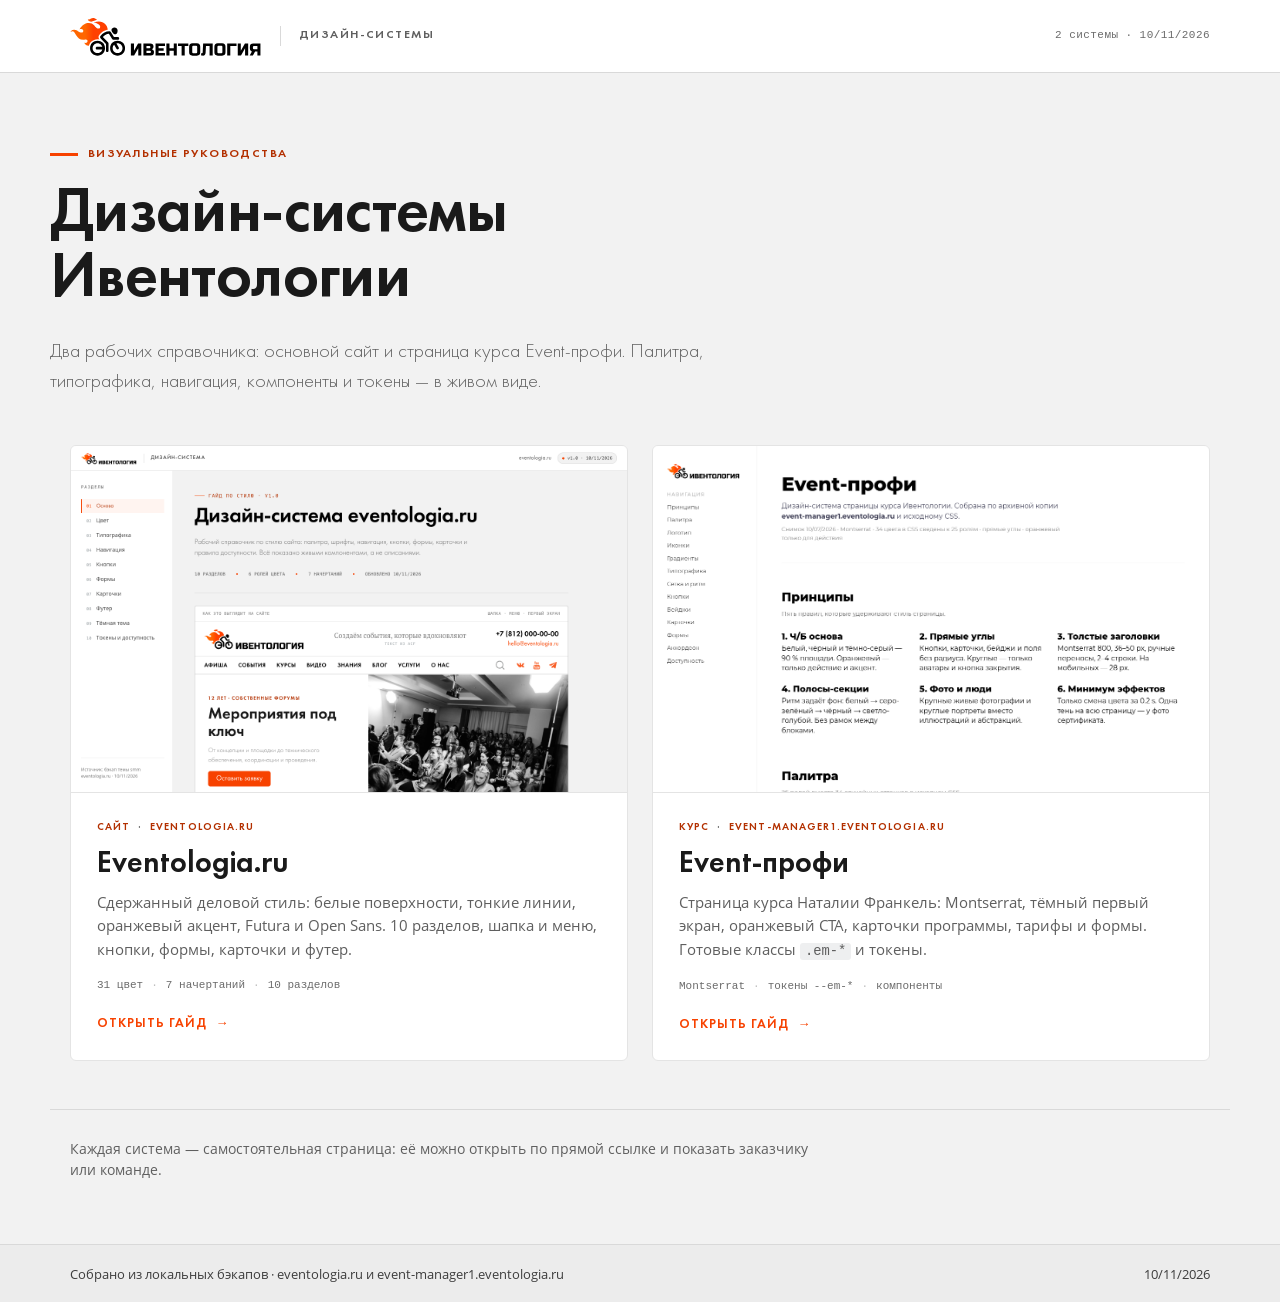
==== docs/index.html @ 83557e86 "Add favicons, OG cover, SEO metadata" ====
<!DOCTYPE html>
<html lang="ru">
<head>
  <meta charset="utf-8">
  <meta name="viewport" content="width=device-width, initial-scale=1">
  <title>Дизайн-системы Ивентологии</title>
  <meta name="description" content="Две дизайн-системы Ивентологии: справочник основного сайта eventologia.ru и страницы курса Event-профи. Палитра, типографика, компоненты и токены.">
  <link rel="icon" href="assets/favicon.svg" type="image/svg+xml">
  <link rel="icon" href="assets/favicon.ico" sizes="16x16 32x32 48x48">
  <link rel="icon" href="assets/favicon-192.png" type="image/png" sizes="192x192">
  <link rel="icon" href="assets/favicon-96.png" type="image/png" sizes="96x96">
  <link rel="icon" href="assets/favicon-48.png" type="image/png" sizes="48x48">
  <link rel="apple-touch-icon" href="assets/apple-touch-icon.png">
  <link rel="manifest" href="site.webmanifest">
  <meta name="theme-color" content="#F74200">
  <link rel="canonical" href="https://aaateh.github.io/eventologia-design-systems/">
  <meta property="og:type" content="website">
  <meta property="og:site_name" content="Дизайн-системы Ивентологии">
  <meta property="og:title" content="Дизайн-системы Ивентологии">
  <meta property="og:description" content="Две дизайн-системы Ивентологии: eventologia.ru и страница курса Event-профи. Палитра, типографика, компоненты и токены.">
  <meta property="og:url" content="https://aaateh.github.io/eventologia-design-systems/">
  <meta property="og:image" content="https://aaateh.github.io/eventologia-design-systems/assets/og-cover.png">
  <meta property="og:image:type" content="image/png">
  <meta property="og:image:width" content="1200">
  <meta property="og:image:height" content="630">
  <meta property="og:image:alt" content="Дизайн-системы Ивентологии — обложка со свотчами палитры и превью двух сайтов">
  <meta property="og:locale" content="ru_RU">
  <meta name="twitter:card" content="summary_large_image">
  <meta name="twitter:title" content="Дизайн-системы Ивентологии">
  <meta name="twitter:description" content="Две дизайн-системы: eventologia.ru и Event-профи. Палитра, типографика, компоненты, токены.">
  <meta name="twitter:image" content="https://aaateh.github.io/eventologia-design-systems/assets/og-cover.png">
  <style>
    @font-face {
      font-family: "FuturaDemiC";
      src: url("eventologia-ru/assets/fonts/FuturaDemiC.woff") format("woff");
      font-weight: 700;
      font-style: normal;
      font-display: swap;
    }
    @font-face {
      font-family: "FuturaBookC";
      src: url("eventologia-ru/assets/fonts/FuturaBookC.woff") format("woff");
      font-weight: 400;
      font-style: normal;
      font-display: swap;
    }
    @font-face {
      font-family: "FuturaLightC";
      src: url("eventologia-ru/assets/fonts/FuturaLightC.woff") format("woff");
      font-weight: 300;
      font-style: normal;
      font-display: swap;
    }
    @font-face {
      font-family: "OpenSansRegular";
      src: url("eventologia-ru/assets/fonts/OpenSansRegular.woff") format("woff");
      font-weight: 400;
      font-style: normal;
      font-display: swap;
    }

    :root {
      --bg: #F2F2F2;
      --surface: #fff;
      --ink: #1A1A1A;
      --muted: #5F5F5F;
      --faint: #6B6B6B;
      --accent: #F74200;
      --line: #E4E4E4;
      --line-nav: #D9D9D9;
      --font-display: "FuturaDemiC";
      --font-book: "FuturaBookC";
      --font-light: "FuturaLightC";
      --font-body: "OpenSansRegular";
      --mono: ui-monospace, SFMono-Regular, Menlo, monospace;
    }

    * { box-sizing: border-box; }
    html { scroll-behavior: smooth; }
    body {
      margin: 0;
      background: var(--bg);
      color: var(--ink);
      font: 16px/1.6 var(--font-body);
      -webkit-font-smoothing: antialiased;
    }
    a { color: inherit; }

    .wrap { max-width: 1180px; margin: 0 auto; padding: 0 20px; }

    .skip {
      position: absolute;
      left: 16px;
      top: -80px;
      z-index: 100;
      padding: 12px 18px;
      background: #000;
      color: #fff;
      border-radius: 4px;
    }
    .skip:focus { top: 16px; }

    .topbar { background: #fff; border-bottom: 1px solid var(--line-nav); }
    .topbar__inner {
      display: flex;
      align-items: center;
      justify-content: space-between;
      gap: 24px;
      min-height: 72px;
    }
    .brand { display: flex; align-items: center; gap: 18px; text-decoration: none; }
    .brand img { height: 40px; width: auto; display: block; }
    .brand span {
      padding-left: 18px;
      border-left: 1px solid var(--line-nav);
      font-family: var(--font-display);
      font-size: 12px;
      letter-spacing: .12em;
      text-transform: uppercase;
      color: var(--muted);
    }
    .topbar__meta {
      margin: 0;
      font-family: var(--mono);
      font-size: 11px;
      letter-spacing: .04em;
      color: var(--faint);
      white-space: nowrap;
    }

    .hero { padding: 72px 0 48px; }
    .eyebrow {
      display: flex;
      align-items: center;
      gap: 10px;
      margin: 0 0 18px;
      font-family: var(--font-display);
      font-size: 12px;
      letter-spacing: .12em;
      text-transform: uppercase;
      color: #B33000;
    }
    .eyebrow .bar { width: 28px; height: 3px; background: var(--accent); }
    h1 {
      margin: 0 0 24px;
      font-family: var(--font-display);
      font-size: 64px;
      line-height: 1.02;
      font-weight: 700;
      letter-spacing: -.01em;
    }
    .lead {
      margin: 0;
      max-width: 720px;
      font-family: var(--font-light);
      font-size: 20px;
      line-height: 1.5;
      color: var(--muted);
    }

    .grid {
      display: grid;
      grid-template-columns: repeat(2, minmax(0, 1fr));
      gap: 24px;
      padding-bottom: 8px;
    }
    .card {
      display: block;
      background: var(--surface);
      border: 1px solid var(--line);
      border-radius: 6px;
      overflow: hidden;
      text-decoration: none;
      color: inherit;
      transition: border-color .2s, transform .2s, box-shadow .2s;
    }
    .card:hover {
      border-color: var(--accent);
      transform: translateY(-2px);
      box-shadow: 0 12px 32px rgba(0,0,0,.06);
    }
    .card:focus-visible { outline: 2px solid var(--accent); outline-offset: 3px; }
    .card__cover {
      aspect-ratio: 16 / 10;
      background: #ECECEC;
      border-bottom: 1px solid var(--line);
      overflow: hidden;
    }
    .card__cover img {
      display: block;
      width: 100%;
      height: 100%;
      object-fit: cover;
      object-position: top center;
    }
    .card__body { padding: 26px 26px 24px; }
    .card__tags { display: flex; flex-wrap: wrap; gap: 8px; margin-bottom: 12px; }
    .card__tags span {
      font-family: var(--font-display);
      font-size: 10.5px;
      letter-spacing: .1em;
      text-transform: uppercase;
      color: #B33000;
    }
    .card__tags span + span::before { content: "·"; margin-right: 8px; color: var(--faint); }
    .card h2 {
      margin: 0 0 10px;
      font-family: var(--font-display);
      font-size: 30px;
      line-height: 1.1;
      font-weight: 700;
    }
    .card p { margin: 0 0 16px; font-size: 15px; line-height: 1.55; color: var(--muted); }
    .card code {
      font-family: var(--mono);
      font-size: .92em;
      background: #EEEFF0;
      padding: 1px 5px;
      border-radius: 3px;
    }
    .card__meta {
      display: flex;
      flex-wrap: wrap;
      gap: 8px;
      font-family: var(--mono);
      font-size: 11px;
      color: var(--faint);
    }
    .card__meta span + span::before { content: "·"; margin-right: 8px; color: #BFBFBF; }
    .card__link {
      display: inline-flex;
      align-items: center;
      gap: 8px;
      margin-top: 20px;
      font-family: var(--font-display);
      font-size: 13px;
      letter-spacing: .08em;
      text-transform: uppercase;
      color: var(--accent);
    }
    .card:hover .card__link { text-decoration: underline; text-underline-offset: 3px; }

    .note { padding: 28px 20px 0; border-top: 1px solid var(--line-nav); margin-top: 40px; }
    .note p { margin: 0; max-width: 760px; font-size: 14px; line-height: 1.5; color: var(--muted); }

    .footer { margin-top: 64px; background: #ECECEC; border-top: 1px solid var(--line-nav); color: #3D3D3D; }
    .footer__inner {
      display: flex;
      align-items: center;
      justify-content: space-between;
      gap: 20px;
      padding-top: 20px;
      padding-bottom: 20px;
    }
    .footer p { margin: 0; font-size: 13px; line-height: 1.4; }

    @media (max-width: 900px) {
      h1 { font-size: 48px; }
      .grid { grid-template-columns: 1fr; }
      .card__cover { aspect-ratio: 16 / 9; }
    }
    @media (max-width: 600px) {
      .topbar__inner { min-height: 64px; }
      .brand img { height: 32px; }
      .brand span { display: none; }
      .topbar__meta { font-size: 10px; }
      .hero { padding: 48px 0 32px; }
      h1 { font-size: 36px; }
      .lead { font-size: 17px; }
      .card__body { padding: 20px; }
      .card h2 { font-size: 26px; }
      .footer__inner { flex-direction: column; align-items: flex-start; gap: 6px; }
    }
    @media (prefers-reduced-motion: reduce) {
      html { scroll-behavior: auto; }
      .card { transition: none; }
    }
    :focus-visible { outline: 2px solid var(--accent); outline-offset: 2px; }
  </style>
</head>
<body>
  <a class="skip" href="#main">Перейти к содержанию</a>
  <header class="topbar">
    <div class="wrap topbar__inner">
      <a class="brand" href="./">
        <img src="eventologia-ru/assets/logos/logo.svg" alt="Ивентология" width="192" height="40">
        <span>Дизайн-системы</span>
      </a>
      <p class="topbar__meta">2 системы · 10/11/2026</p>
    </div>
  </header>

  <main id="main">
    <section class="hero wrap">
      <p class="eyebrow"><span class="bar" aria-hidden="true"></span> визуальные руководства</p>
      <h1>Дизайн-системы<br>Ивентологии</h1>
      <p class="lead">Два рабочих справочника: основной сайт и страница курса Event-профи. Палитра, типографика, навигация, компоненты и токены — в живом виде.</p>
    </section>

    <section class="wrap grid" aria-label="Дизайн-системы">
      <a class="card" href="eventologia-ru/">
        <div class="card__cover"><img src="eventologia-ru/preview.png" alt="Превью дизайн-системы Eventologia.ru" width="1440" height="900" loading="eager"></div>
        <div class="card__body">
          <div class="card__tags"><span>Сайт</span><span>eventologia.ru</span></div>
          <h2>Eventologia.ru</h2>
          <p>Сдержанный деловой стиль: белые поверхности, тонкие линии, оранжевый акцент, Futura и Open Sans. 10 разделов, шапка и меню, кнопки, формы, карточки и футер.</p>
          <div class="card__meta"><span>31 цвет</span><span>7 начертаний</span><span>10 разделов</span></div>
          <span class="card__link">Открыть гайд <span aria-hidden="true">→</span></span>
        </div>
      </a>

      <a class="card" href="event-manager1/">
        <div class="card__cover"><img src="event-manager1/preview.png" alt="Превью дизайн-системы Event-профи" width="1280" height="900" loading="lazy"></div>
        <div class="card__body">
          <div class="card__tags"><span>Курс</span><span>event-manager1.eventologia.ru</span></div>
          <h2>Event-профи</h2>
          <p>Страница курса Наталии Франкель: Montserrat, тёмный первый экран, оранжевый CTA, карточки программы, тарифы и формы. Готовые классы <code>.em-*</code> и токены.</p>
          <div class="card__meta"><span>Montserrat</span><span>токены --em-*</span><span>компоненты</span></div>
          <span class="card__link">Открыть гайд <span aria-hidden="true">→</span></span>
        </div>
      </a>
    </section>

    <section class="wrap note">
      <p>Каждая система — самостоятельная страница: её можно открыть по прямой ссылке и показать заказчику или команде.</p>
    </section>
  </main>

  <footer class="footer">
    <div class="wrap footer__inner">
      <p>Собрано из локальных бэкапов · eventologia.ru и event-manager1.eventologia.ru</p>
      <p>10/11/2026</p>
    </div>
  </footer>
</body>
</html>
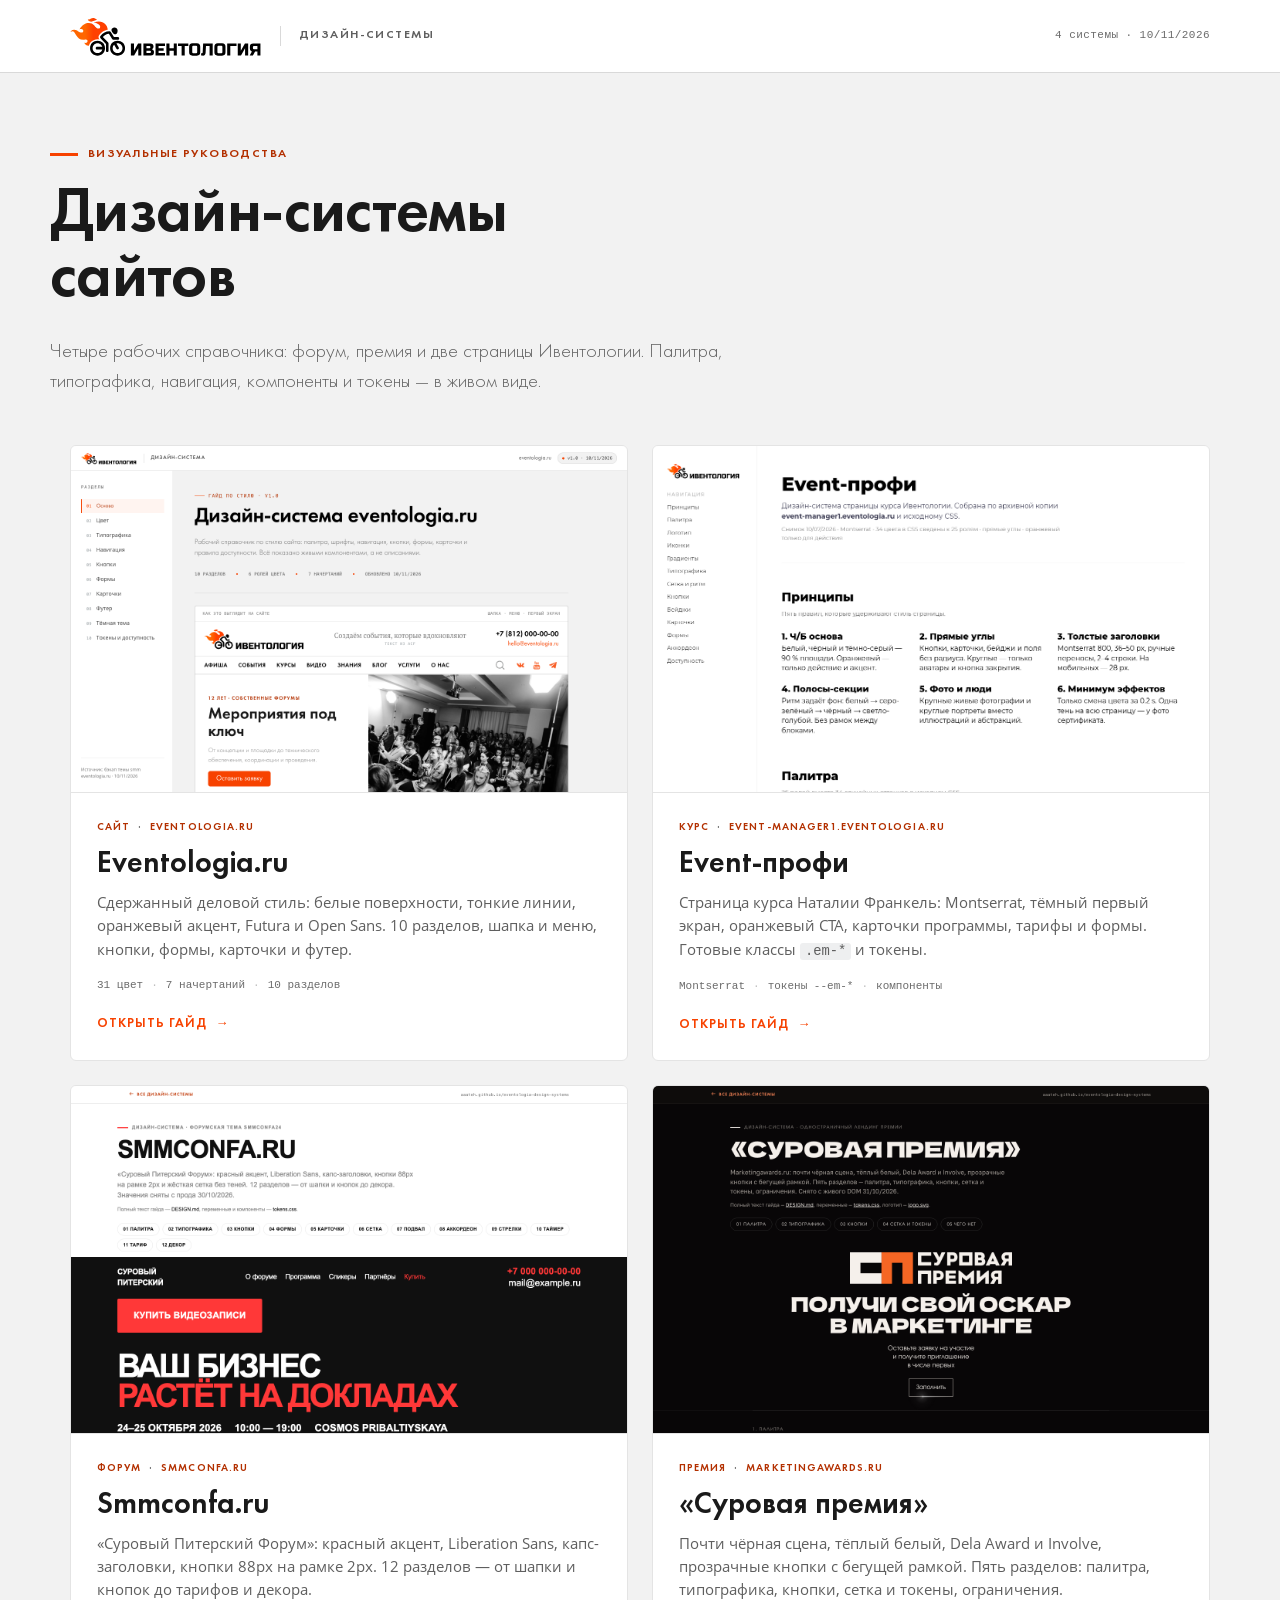
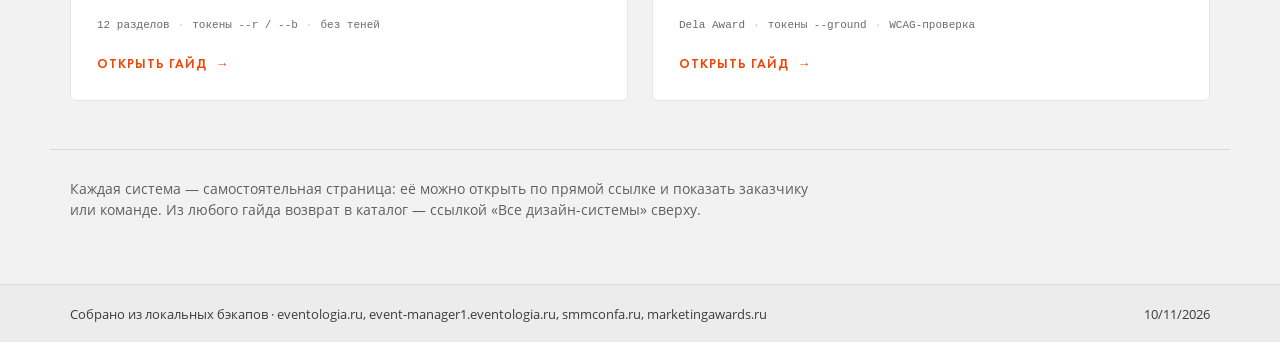
==== commit 7eb538b4: "Add smmconfa.ru and marketingawards.ru systems, unify catalog navigation" ====
--- a/docs/index.html
+++ b/docs/index.html
@@ -3,8 +3,8 @@
 <head>
   <meta charset="utf-8">
   <meta name="viewport" content="width=device-width, initial-scale=1">
-  <title>Дизайн-системы Ивентологии</title>
-  <meta name="description" content="Две дизайн-системы Ивентологии: справочник основного сайта eventologia.ru и страницы курса Event-профи. Палитра, типографика, компоненты и токены.">
+  <title>Каталог дизайн-систем</title>
+  <meta name="description" content="Каталог дизайн-систем: eventologia.ru, Event-профи, smmconfa.ru и marketingawards.ru. Палитра, типографика, компоненты и токены.">
   <link rel="icon" href="assets/favicon.svg" type="image/svg+xml">
   <link rel="icon" href="assets/favicon.ico" sizes="16x16 32x32 48x48">
   <link rel="icon" href="assets/favicon-192.png" type="image/png" sizes="192x192">
@@ -15,9 +15,9 @@
   <meta name="theme-color" content="#F74200">
   <link rel="canonical" href="https://aaateh.github.io/eventologia-design-systems/">
   <meta property="og:type" content="website">
-  <meta property="og:site_name" content="Дизайн-системы Ивентологии">
-  <meta property="og:title" content="Дизайн-системы Ивентологии">
-  <meta property="og:description" content="Две дизайн-системы Ивентологии: eventologia.ru и страница курса Event-профи. Палитра, типографика, компоненты и токены.">
+  <meta property="og:site_name" content="Каталог дизайн-систем">
+  <meta property="og:title" content="Каталог дизайн-систем">
+  <meta property="og:description" content="Четыре дизайн-системы: eventologia.ru, Event-профи, smmconfa.ru и marketingawards.ru. Палитра, типографика, компоненты и токены.">
   <meta property="og:url" content="https://aaateh.github.io/eventologia-design-systems/">
   <meta property="og:image" content="https://aaateh.github.io/eventologia-design-systems/assets/og-cover.png">
   <meta property="og:image:type" content="image/png">
@@ -26,8 +26,8 @@
   <meta property="og:image:alt" content="Дизайн-системы Ивентологии — обложка со свотчами палитры и превью двух сайтов">
   <meta property="og:locale" content="ru_RU">
   <meta name="twitter:card" content="summary_large_image">
-  <meta name="twitter:title" content="Дизайн-системы Ивентологии">
-  <meta name="twitter:description" content="Две дизайн-системы: eventologia.ru и Event-профи. Палитра, типографика, компоненты, токены.">
+  <meta name="twitter:title" content="Каталог дизайн-систем">
+  <meta name="twitter:description" content="Четыре дизайн-системы: eventologia.ru, Event-профи, smmconfa.ru, marketingawards.ru.">
   <meta name="twitter:image" content="https://aaateh.github.io/eventologia-design-systems/assets/og-cover.png">
   <style>
     @font-face {
@@ -286,15 +286,15 @@
         <img src="eventologia-ru/assets/logos/logo.svg" alt="Ивентология" width="192" height="40">
         <span>Дизайн-системы</span>
       </a>
-      <p class="topbar__meta">2 системы · 10/11/2026</p>
+      <p class="topbar__meta">4 системы · 10/11/2026</p>
     </div>
   </header>
 
   <main id="main">
     <section class="hero wrap">
       <p class="eyebrow"><span class="bar" aria-hidden="true"></span> визуальные руководства</p>
-      <h1>Дизайн-системы<br>Ивентологии</h1>
-      <p class="lead">Два рабочих справочника: основной сайт и страница курса Event-профи. Палитра, типографика, навигация, компоненты и токены — в живом виде.</p>
+      <h1>Дизайн-системы<br>сайтов</h1>
+      <p class="lead">Четыре рабочих справочника: форум, премия и две страницы Ивентологии. Палитра, типографика, навигация, компоненты и токены — в живом виде.</p>
     </section>
 
     <section class="wrap grid" aria-label="Дизайн-системы">
@@ -319,16 +319,38 @@
           <span class="card__link">Открыть гайд <span aria-hidden="true">→</span></span>
         </div>
       </a>
+
+      <a class="card" href="smmconfa-ru/">
+        <div class="card__cover"><img src="smmconfa-ru/preview.png" alt="Превью дизайн-системы smmconfa.ru" width="1440" height="900" loading="lazy"></div>
+        <div class="card__body">
+          <div class="card__tags"><span>Форум</span><span>smmconfa.ru</span></div>
+          <h2>Smmconfa.ru</h2>
+          <p>«Суровый Питерский Форум»: красный акцент, Liberation Sans, капс-заголовки, кнопки 88px на рамке 2px. 12 разделов — от шапки и кнопок до тарифов и декора.</p>
+          <div class="card__meta"><span>12 разделов</span><span>токены --r / --b</span><span>без теней</span></div>
+          <span class="card__link">Открыть гайд <span aria-hidden="true">→</span></span>
+        </div>
+      </a>
+
+      <a class="card" href="marketingawards-ru/">
+        <div class="card__cover"><img src="marketingawards-ru/preview.png" alt="Превью дизайн-системы marketingawards.ru" width="1440" height="900" loading="lazy"></div>
+        <div class="card__body">
+          <div class="card__tags"><span>Премия</span><span>marketingawards.ru</span></div>
+          <h2>«Суровая премия»</h2>
+          <p>Почти чёрная сцена, тёплый белый, Dela Award и Involve, прозрачные кнопки с бегущей рамкой. Пять разделов: палитра, типографика, кнопки, сетка и токены, ограничения.</p>
+          <div class="card__meta"><span>Dela Award</span><span>токены --ground</span><span>WCAG-проверка</span></div>
+          <span class="card__link">Открыть гайд <span aria-hidden="true">→</span></span>
+        </div>
+      </a>
     </section>
 
     <section class="wrap note">
-      <p>Каждая система — самостоятельная страница: её можно открыть по прямой ссылке и показать заказчику или команде.</p>
+      <p>Каждая система — самостоятельная страница: её можно открыть по прямой ссылке и показать заказчику или команде. Из любого гайда возврат в каталог — ссылкой «Все дизайн-системы» сверху.</p>
     </section>
   </main>
 
   <footer class="footer">
     <div class="wrap footer__inner">
-      <p>Собрано из локальных бэкапов · eventologia.ru и event-manager1.eventologia.ru</p>
+      <p>Собрано из локальных бэкапов · eventologia.ru, event-manager1.eventologia.ru, smmconfa.ru, marketingawards.ru</p>
       <p>10/11/2026</p>
     </div>
   </footer>
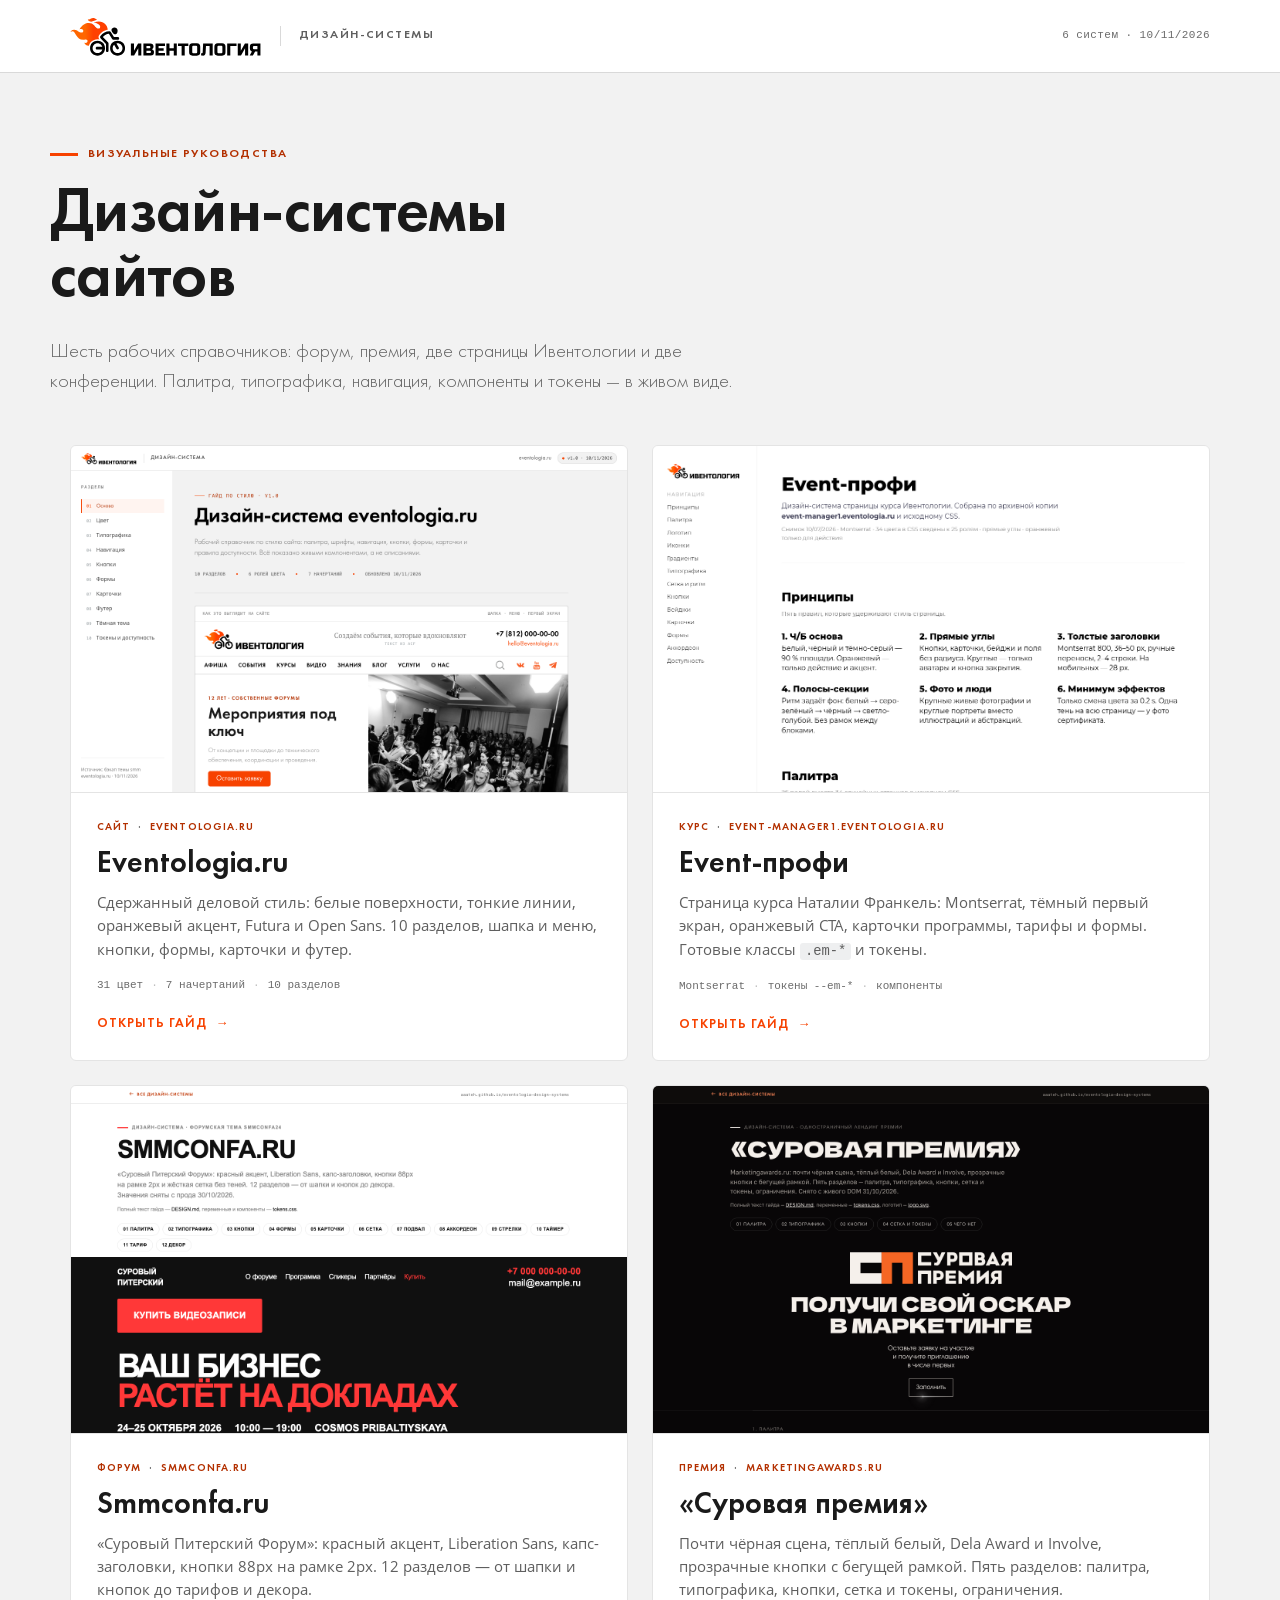
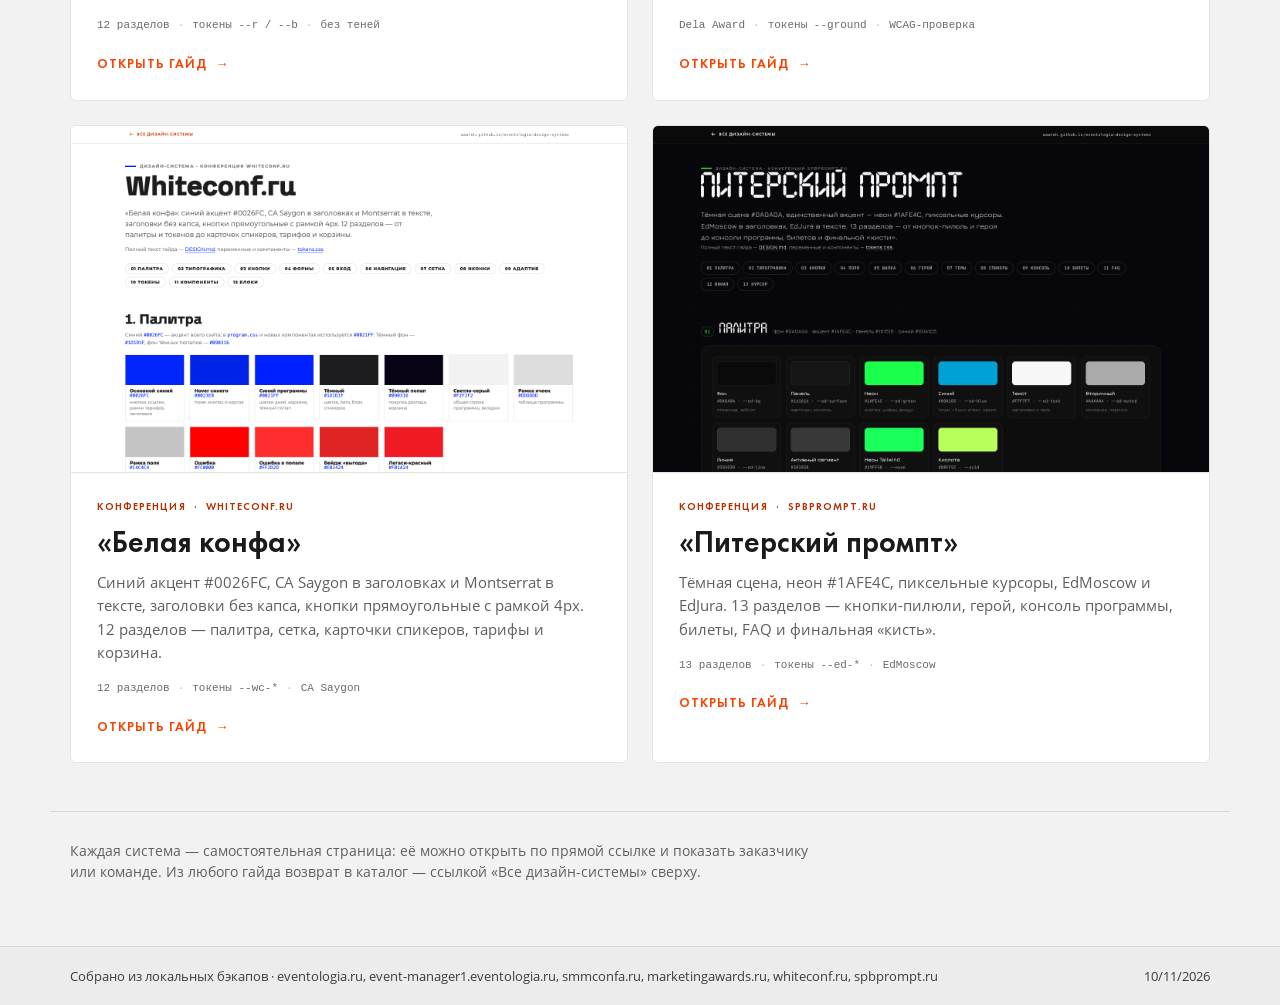
==== commit dac84093: "Add whiteconf.ru and spbprompt.ru design systems to catalog" ====
--- a/docs/index.html
+++ b/docs/index.html
@@ -4,7 +4,7 @@
   <meta charset="utf-8">
   <meta name="viewport" content="width=device-width, initial-scale=1">
   <title>Каталог дизайн-систем</title>
-  <meta name="description" content="Каталог дизайн-систем: eventologia.ru, Event-профи, smmconfa.ru и marketingawards.ru. Палитра, типографика, компоненты и токены.">
+  <meta name="description" content="Каталог дизайн-систем: eventologia.ru, Event-профи, smmconfa.ru, marketingawards.ru, whiteconf.ru и spbprompt.ru. Палитра, типографика, компоненты и токены.">
   <link rel="icon" href="assets/favicon.svg" type="image/svg+xml">
   <link rel="icon" href="assets/favicon.ico" sizes="16x16 32x32 48x48">
   <link rel="icon" href="assets/favicon-192.png" type="image/png" sizes="192x192">
@@ -17,7 +17,7 @@
   <meta property="og:type" content="website">
   <meta property="og:site_name" content="Каталог дизайн-систем">
   <meta property="og:title" content="Каталог дизайн-систем">
-  <meta property="og:description" content="Четыре дизайн-системы: eventologia.ru, Event-профи, smmconfa.ru и marketingawards.ru. Палитра, типографика, компоненты и токены.">
+  <meta property="og:description" content="Шесть дизайн-систем: eventologia.ru, Event-профи, smmconfa.ru, marketingawards.ru, whiteconf.ru и spbprompt.ru. Палитра, типографика, компоненты и токены.">
   <meta property="og:url" content="https://aaateh.github.io/eventologia-design-systems/">
   <meta property="og:image" content="https://aaateh.github.io/eventologia-design-systems/assets/og-cover.png">
   <meta property="og:image:type" content="image/png">
@@ -27,7 +27,7 @@
   <meta property="og:locale" content="ru_RU">
   <meta name="twitter:card" content="summary_large_image">
   <meta name="twitter:title" content="Каталог дизайн-систем">
-  <meta name="twitter:description" content="Четыре дизайн-системы: eventologia.ru, Event-профи, smmconfa.ru, marketingawards.ru.">
+  <meta name="twitter:description" content="Шесть дизайн-систем: eventologia.ru, Event-профи, smmconfa.ru, marketingawards.ru, whiteconf.ru, spbprompt.ru.">
   <meta name="twitter:image" content="https://aaateh.github.io/eventologia-design-systems/assets/og-cover.png">
   <style>
     @font-face {
@@ -286,7 +286,7 @@
         <img src="eventologia-ru/assets/logos/logo.svg" alt="Ивентология" width="192" height="40">
         <span>Дизайн-системы</span>
       </a>
-      <p class="topbar__meta">4 системы · 10/11/2026</p>
+      <p class="topbar__meta">6 систем · 10/11/2026</p>
     </div>
   </header>
 
@@ -294,7 +294,7 @@
     <section class="hero wrap">
       <p class="eyebrow"><span class="bar" aria-hidden="true"></span> визуальные руководства</p>
       <h1>Дизайн-системы<br>сайтов</h1>
-      <p class="lead">Четыре рабочих справочника: форум, премия и две страницы Ивентологии. Палитра, типографика, навигация, компоненты и токены — в живом виде.</p>
+      <p class="lead">Шесть рабочих справочников: форум, премия, две страницы Ивентологии и две конференции. Палитра, типографика, навигация, компоненты и токены — в живом виде.</p>
     </section>
 
     <section class="wrap grid" aria-label="Дизайн-системы">
@@ -341,6 +341,28 @@
           <span class="card__link">Открыть гайд <span aria-hidden="true">→</span></span>
         </div>
       </a>
+
+      <a class="card" href="whiteconf-ru/">
+        <div class="card__cover"><img src="whiteconf-ru/preview.png" alt="Превью дизайн-системы whiteconf.ru" width="1440" height="900" loading="lazy"></div>
+        <div class="card__body">
+          <div class="card__tags"><span>Конференция</span><span>whiteconf.ru</span></div>
+          <h2>«Белая конфа»</h2>
+          <p>Синий акцент #0026FC, CA Saygon в заголовках и Montserrat в тексте, заголовки без капса, кнопки прямоугольные с рамкой 4px. 12 разделов — палитра, сетка, карточки спикеров, тарифы и корзина.</p>
+          <div class="card__meta"><span>12 разделов</span><span>токены --wc-*</span><span>CA Saygon</span></div>
+          <span class="card__link">Открыть гайд <span aria-hidden="true">→</span></span>
+        </div>
+      </a>
+
+      <a class="card" href="spbprompt-ru/">
+        <div class="card__cover"><img src="spbprompt-ru/preview.png" alt="Превью дизайн-системы spbprompt.ru" width="1440" height="900" loading="lazy"></div>
+        <div class="card__body">
+          <div class="card__tags"><span>Конференция</span><span>spbprompt.ru</span></div>
+          <h2>«Питерский промпт»</h2>
+          <p>Тёмная сцена, неон #1AFE4C, пиксельные курсоры, EdMoscow и EdJura. 13 разделов — кнопки-пилюли, герой, консоль программы, билеты, FAQ и финальная «кисть».</p>
+          <div class="card__meta"><span>13 разделов</span><span>токены --ed-*</span><span>EdMoscow</span></div>
+          <span class="card__link">Открыть гайд <span aria-hidden="true">→</span></span>
+        </div>
+      </a>
     </section>
 
     <section class="wrap note">
@@ -350,7 +372,7 @@
 
   <footer class="footer">
     <div class="wrap footer__inner">
-      <p>Собрано из локальных бэкапов · eventologia.ru, event-manager1.eventologia.ru, smmconfa.ru, marketingawards.ru</p>
+      <p>Собрано из локальных бэкапов · eventologia.ru, event-manager1.eventologia.ru, smmconfa.ru, marketingawards.ru, whiteconf.ru, spbprompt.ru</p>
       <p>10/11/2026</p>
     </div>
   </footer>
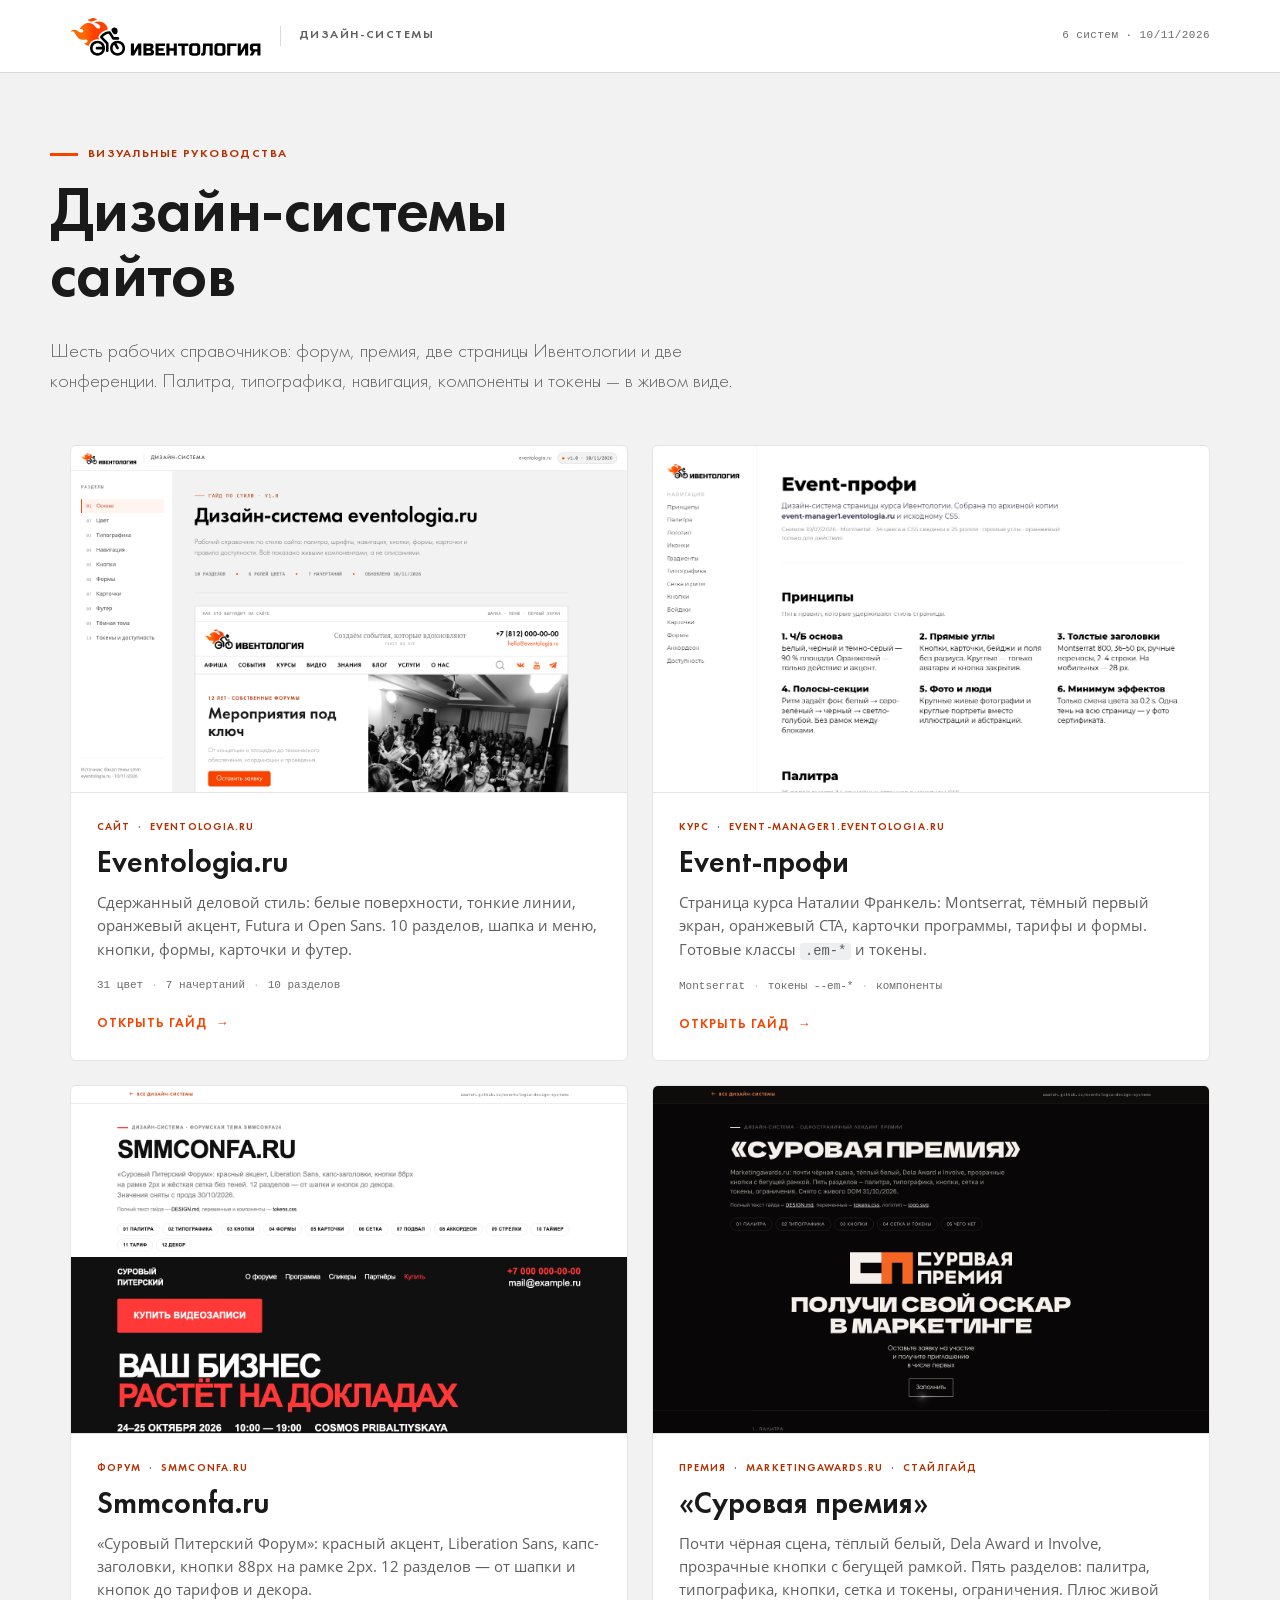
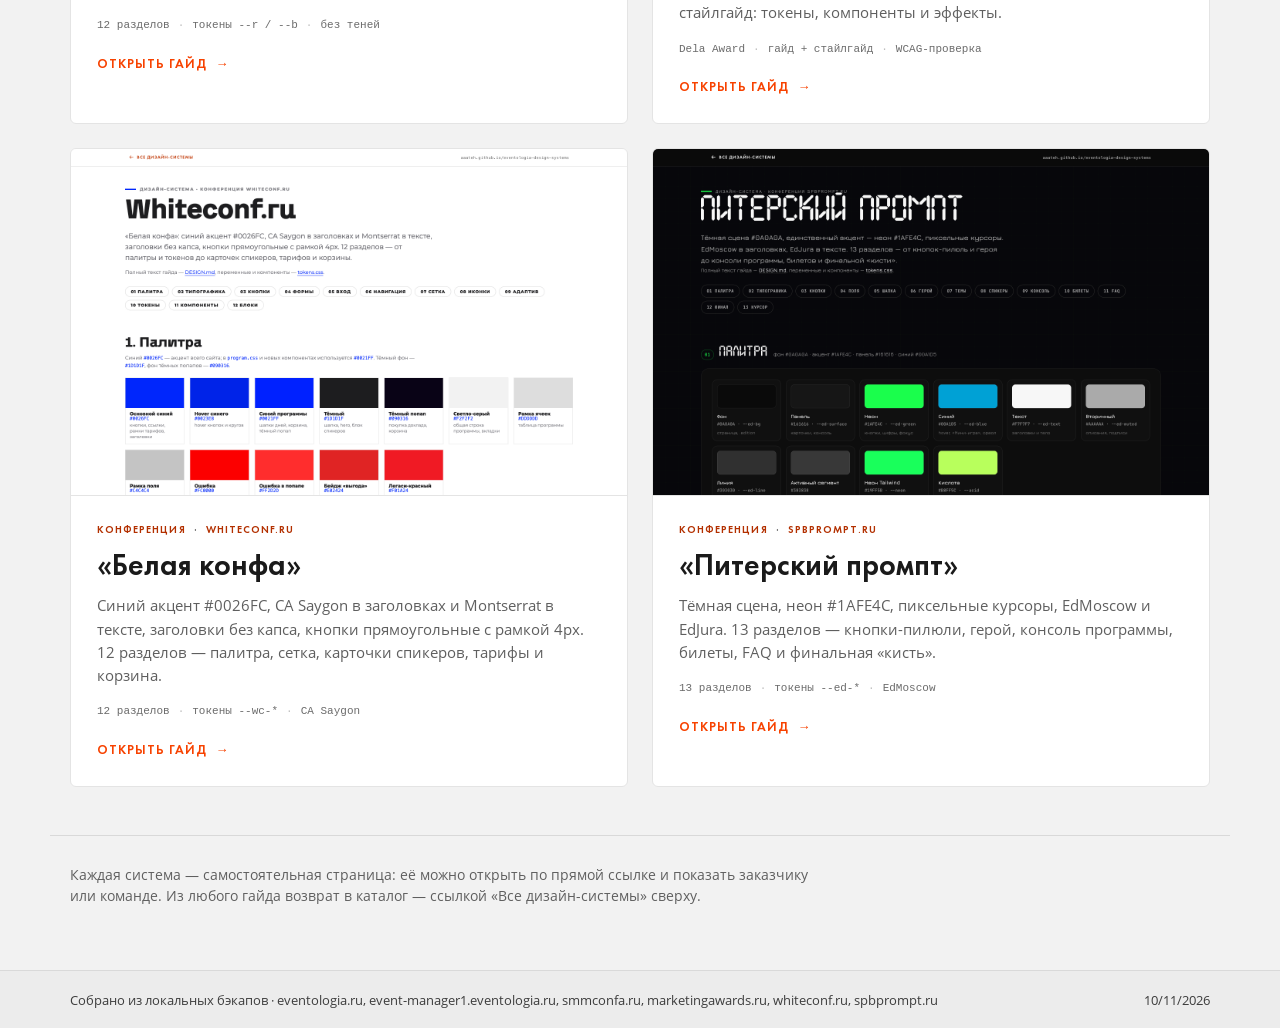
==== commit 33cddd07: "Add marketingawards styleguide to the design system entry" ====
--- a/docs/index.html
+++ b/docs/index.html
@@ -334,10 +334,10 @@
       <a class="card" href="marketingawards-ru/">
         <div class="card__cover"><img src="marketingawards-ru/preview.png" alt="Превью дизайн-системы marketingawards.ru" width="1440" height="900" loading="lazy"></div>
         <div class="card__body">
-          <div class="card__tags"><span>Премия</span><span>marketingawards.ru</span></div>
+          <div class="card__tags"><span>Премия</span><span>marketingawards.ru</span><span>стайлгайд</span></div>
           <h2>«Суровая премия»</h2>
-          <p>Почти чёрная сцена, тёплый белый, Dela Award и Involve, прозрачные кнопки с бегущей рамкой. Пять разделов: палитра, типографика, кнопки, сетка и токены, ограничения.</p>
-          <div class="card__meta"><span>Dela Award</span><span>токены --ground</span><span>WCAG-проверка</span></div>
+          <p>Почти чёрная сцена, тёплый белый, Dela Award и Involve, прозрачные кнопки с бегущей рамкой. Пять разделов: палитра, типографика, кнопки, сетка и токены, ограничения. Плюс живой стайлгайд: токены, компоненты и эффекты.</p>
+          <div class="card__meta"><span>Dela Award</span><span>гайд + стайлгайд</span><span>WCAG-проверка</span></div>
           <span class="card__link">Открыть гайд <span aria-hidden="true">→</span></span>
         </div>
       </a>
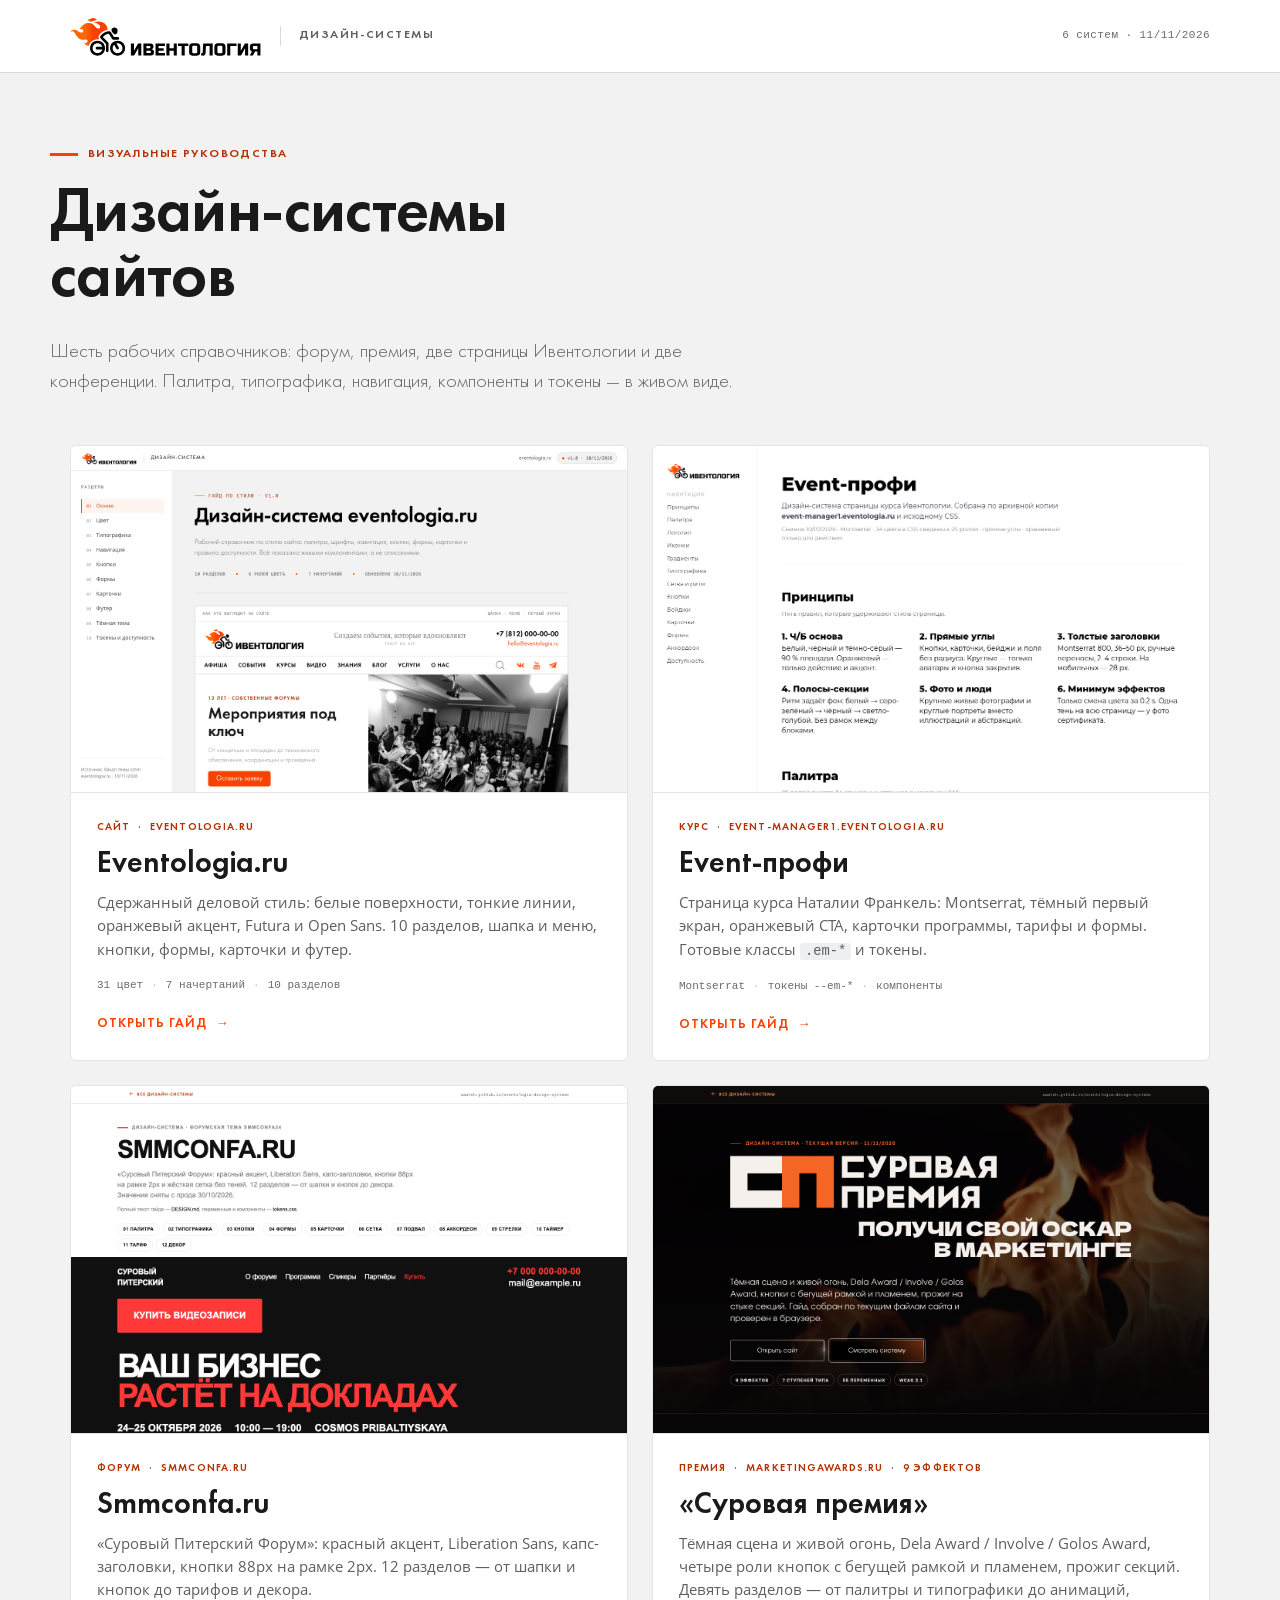
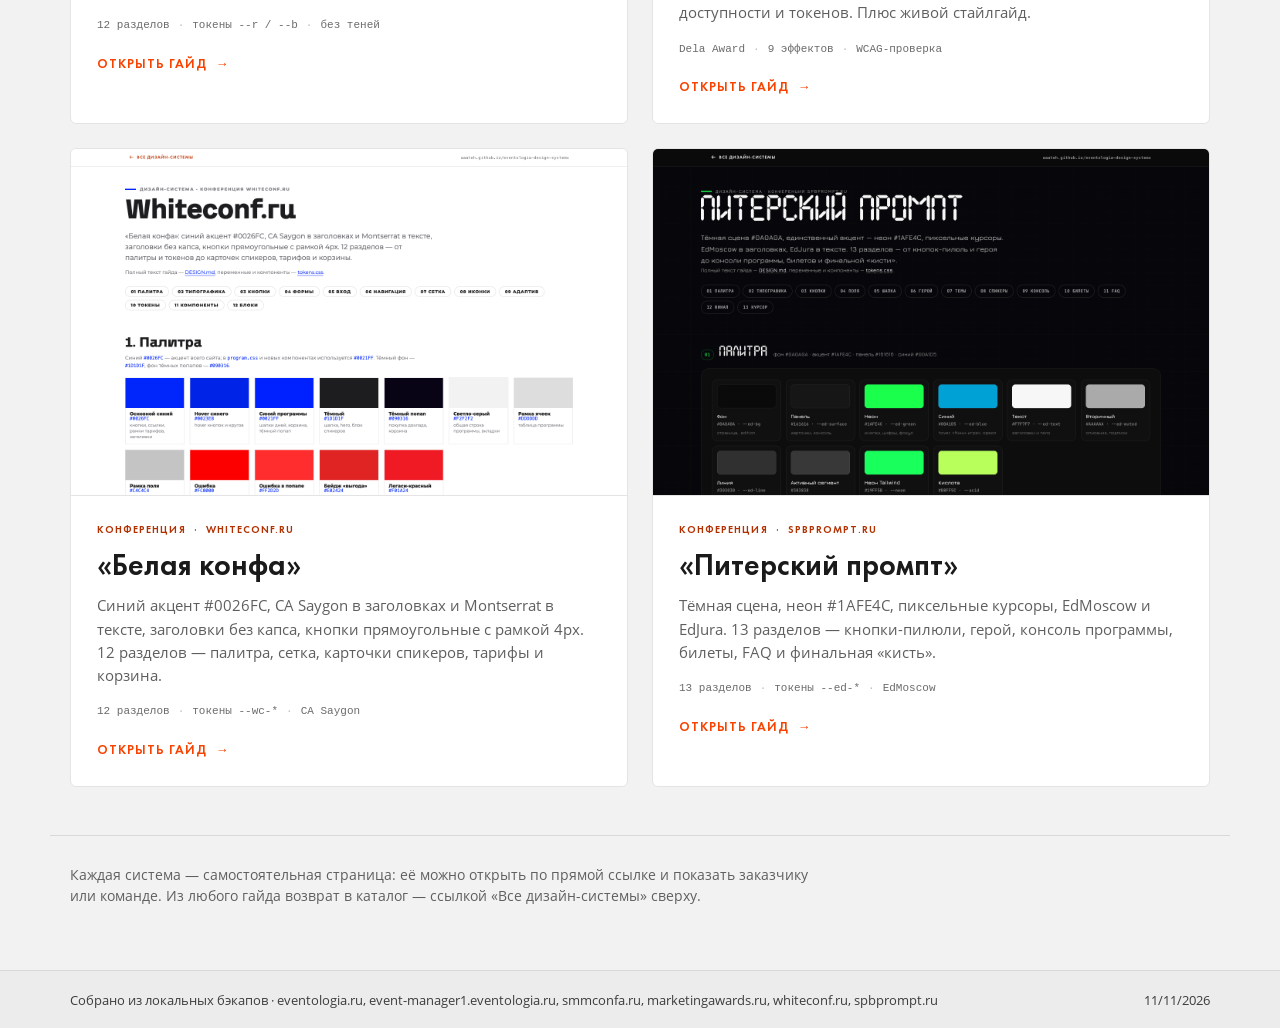
==== commit b59258db: "Обновить дизайн-систему marketingawards.ru до текущей версии" ====
--- a/docs/index.html
+++ b/docs/index.html
@@ -286,7 +286,7 @@
         <img src="eventologia-ru/assets/logos/logo.svg" alt="Ивентология" width="192" height="40">
         <span>Дизайн-системы</span>
       </a>
-      <p class="topbar__meta">6 систем · 10/11/2026</p>
+      <p class="topbar__meta">6 систем · 11/11/2026</p>
     </div>
   </header>
 
@@ -334,10 +334,10 @@
       <a class="card" href="marketingawards-ru/">
         <div class="card__cover"><img src="marketingawards-ru/preview.png" alt="Превью дизайн-системы marketingawards.ru" width="1440" height="900" loading="lazy"></div>
         <div class="card__body">
-          <div class="card__tags"><span>Премия</span><span>marketingawards.ru</span><span>стайлгайд</span></div>
+          <div class="card__tags"><span>Премия</span><span>marketingawards.ru</span><span>9 эффектов</span></div>
           <h2>«Суровая премия»</h2>
-          <p>Почти чёрная сцена, тёплый белый, Dela Award и Involve, прозрачные кнопки с бегущей рамкой. Пять разделов: палитра, типографика, кнопки, сетка и токены, ограничения. Плюс живой стайлгайд: токены, компоненты и эффекты.</p>
-          <div class="card__meta"><span>Dela Award</span><span>гайд + стайлгайд</span><span>WCAG-проверка</span></div>
+          <p>Тёмная сцена и живой огонь, Dela Award / Involve / Golos Award, четыре роли кнопок с бегущей рамкой и пламенем, прожиг секций. Девять разделов — от палитры и типографики до анимаций, доступности и токенов. Плюс живой стайлгайд.</p>
+          <div class="card__meta"><span>Dela Award</span><span>9 эффектов</span><span>WCAG-проверка</span></div>
           <span class="card__link">Открыть гайд <span aria-hidden="true">→</span></span>
         </div>
       </a>
@@ -373,7 +373,7 @@
   <footer class="footer">
     <div class="wrap footer__inner">
       <p>Собрано из локальных бэкапов · eventologia.ru, event-manager1.eventologia.ru, smmconfa.ru, marketingawards.ru, whiteconf.ru, spbprompt.ru</p>
-      <p>10/11/2026</p>
+      <p>11/11/2026</p>
     </div>
   </footer>
 </body>
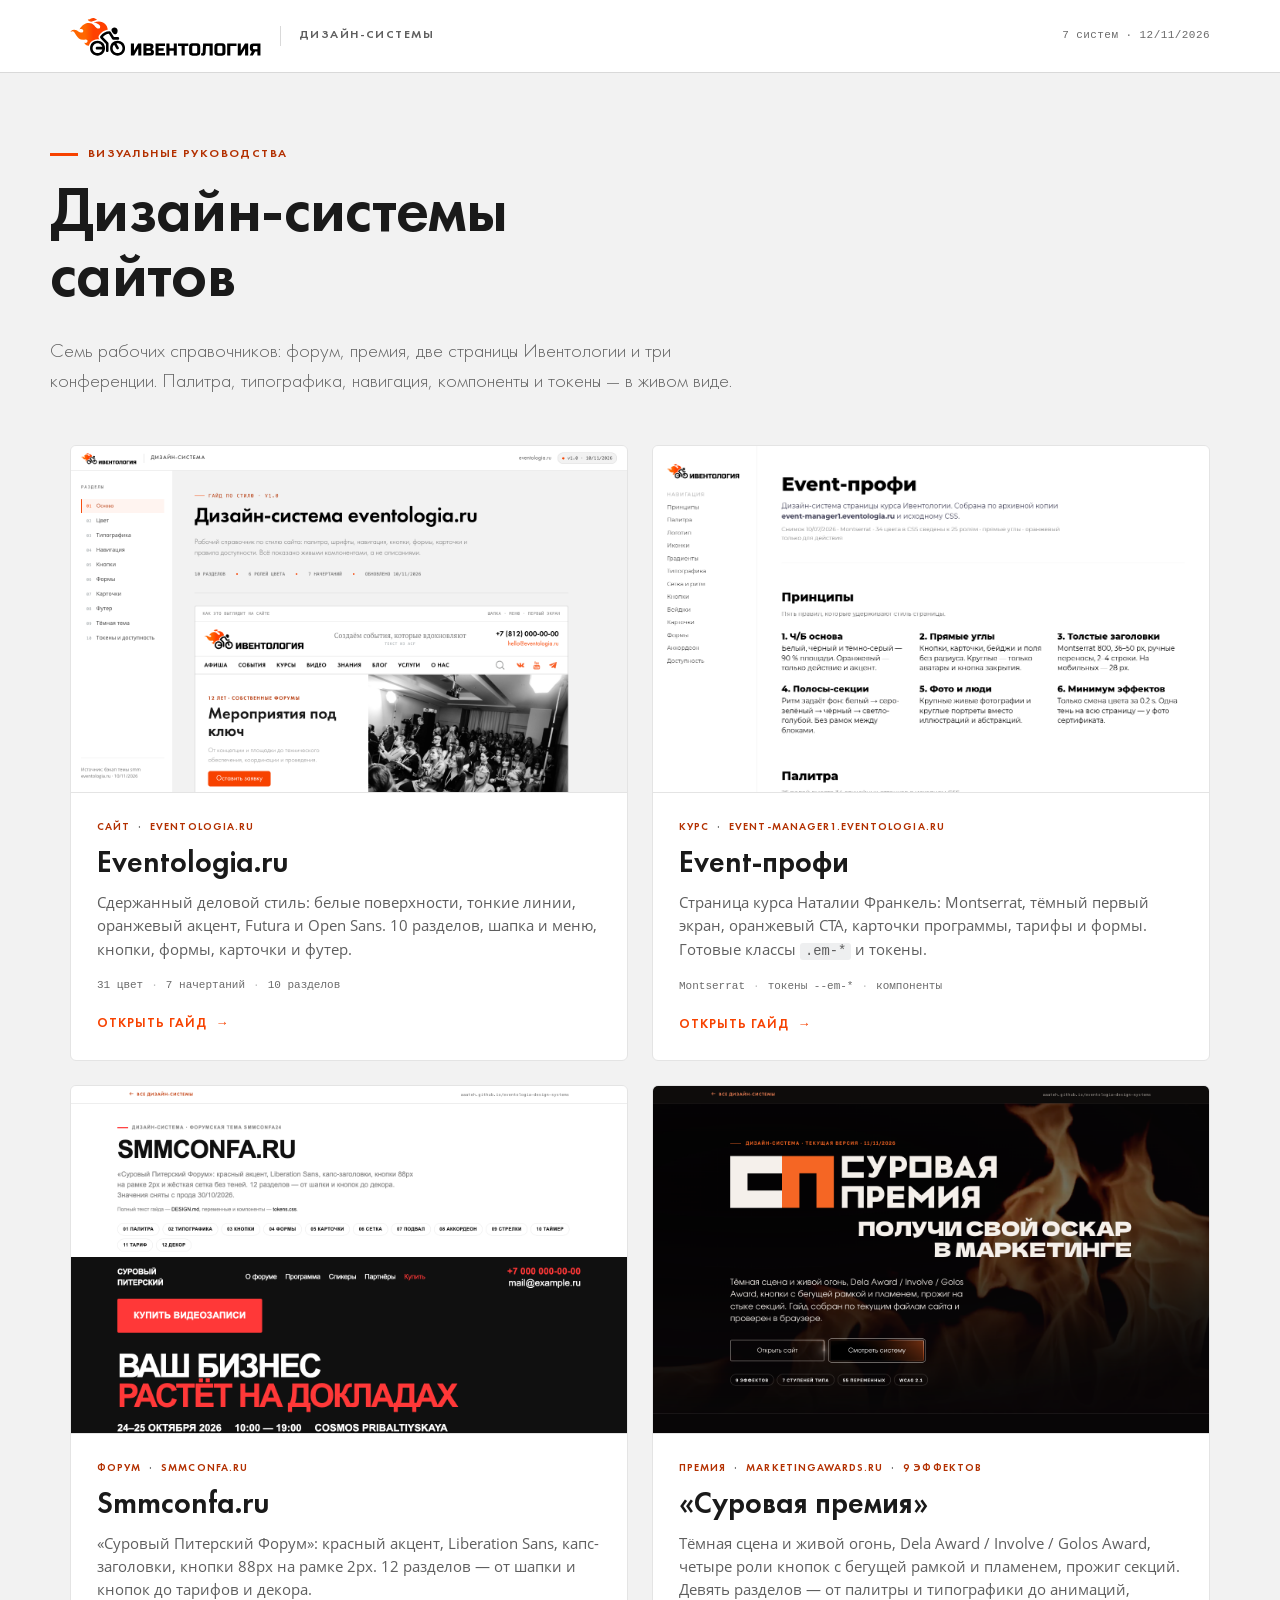
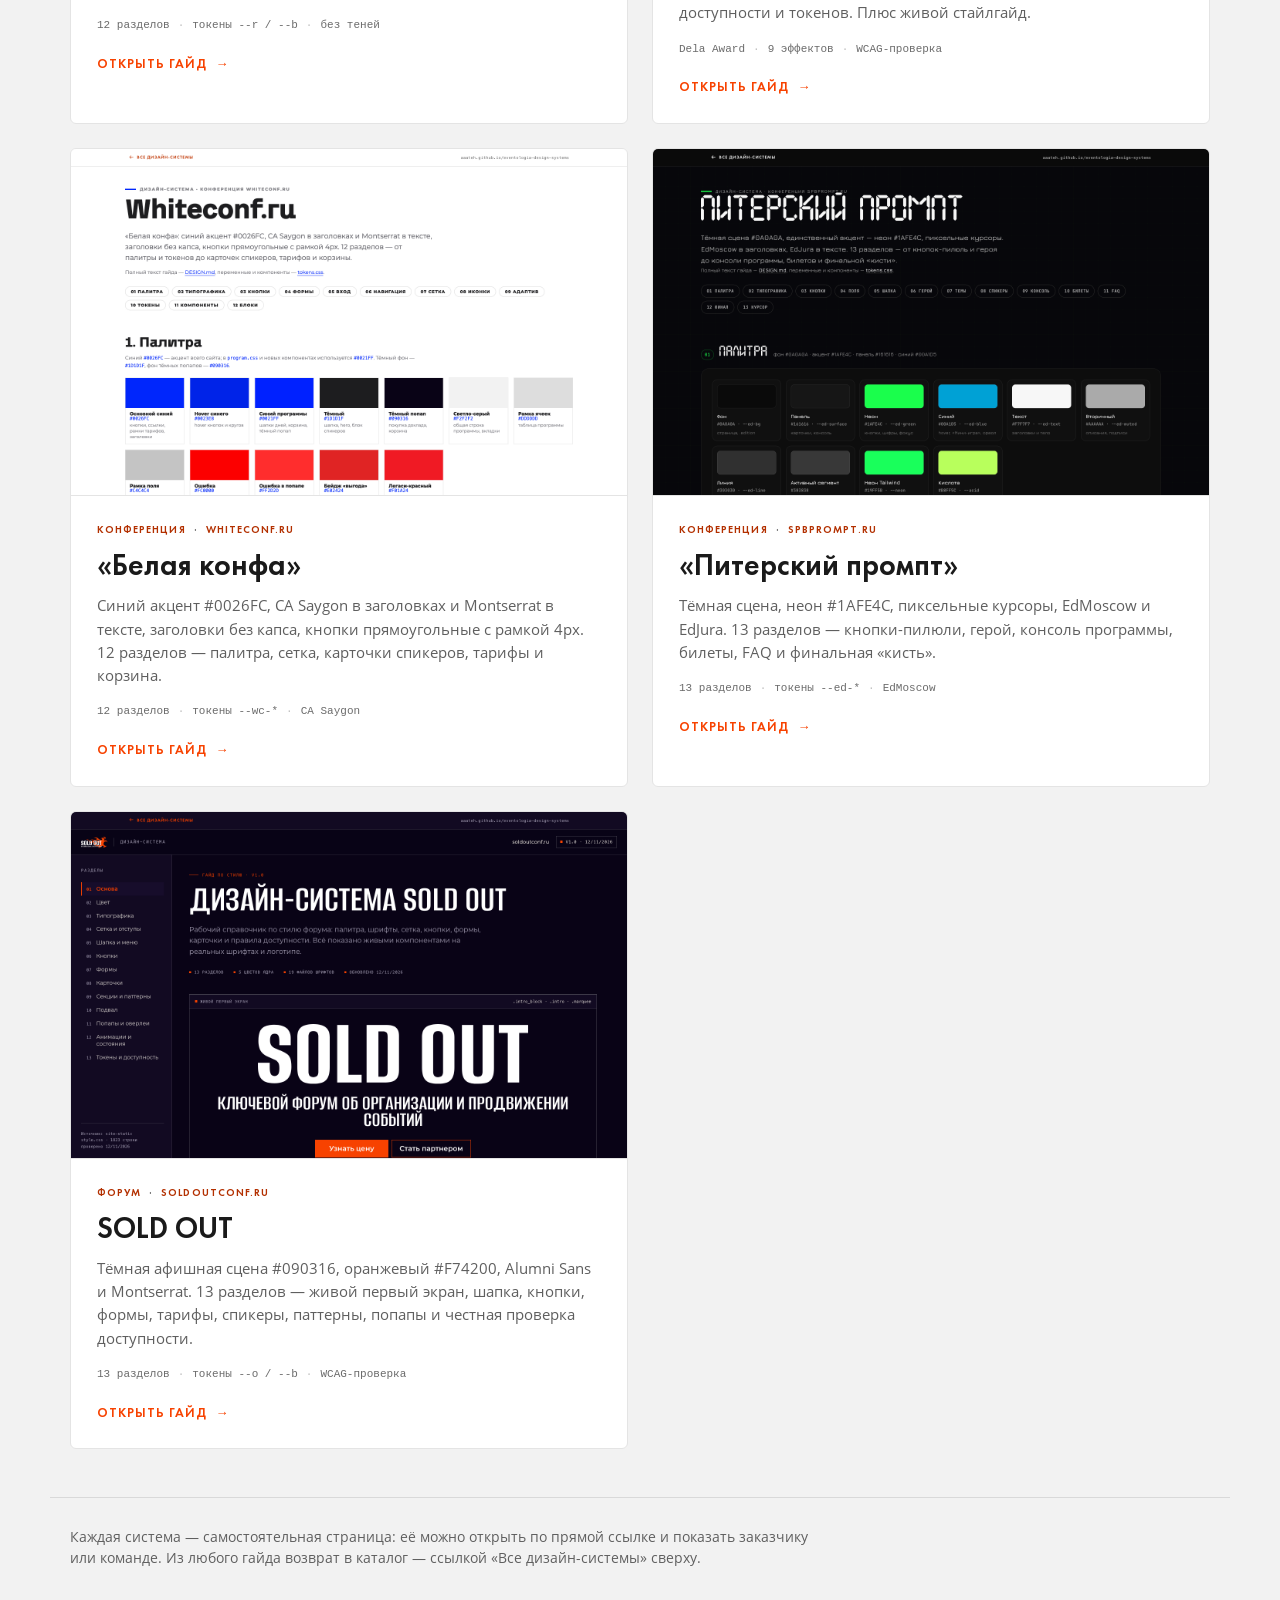
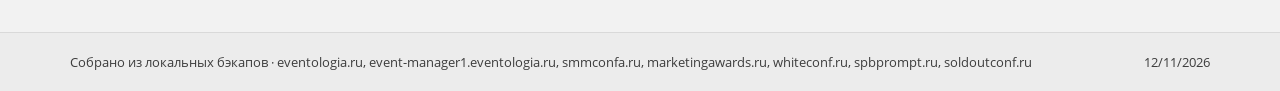
==== commit 90f6fbc7: "Add SOLD OUT design system guide" ====
--- a/docs/index.html
+++ b/docs/index.html
@@ -4,7 +4,7 @@
   <meta charset="utf-8">
   <meta name="viewport" content="width=device-width, initial-scale=1">
   <title>Каталог дизайн-систем</title>
-  <meta name="description" content="Каталог дизайн-систем: eventologia.ru, Event-профи, smmconfa.ru, marketingawards.ru, whiteconf.ru и spbprompt.ru. Палитра, типографика, компоненты и токены.">
+  <meta name="description" content="Каталог дизайн-систем: eventologia.ru, Event-профи, smmconfa.ru, marketingawards.ru, whiteconf.ru, spbprompt.ru и SOLD OUT. Палитра, типографика, компоненты и токены.">
   <link rel="icon" href="assets/favicon.svg" type="image/svg+xml">
   <link rel="icon" href="assets/favicon.ico" sizes="16x16 32x32 48x48">
   <link rel="icon" href="assets/favicon-192.png" type="image/png" sizes="192x192">
@@ -17,7 +17,7 @@
   <meta property="og:type" content="website">
   <meta property="og:site_name" content="Каталог дизайн-систем">
   <meta property="og:title" content="Каталог дизайн-систем">
-  <meta property="og:description" content="Шесть дизайн-систем: eventologia.ru, Event-профи, smmconfa.ru, marketingawards.ru, whiteconf.ru и spbprompt.ru. Палитра, типографика, компоненты и токены.">
+  <meta property="og:description" content="Семь дизайн-систем: eventologia.ru, Event-профи, smmconfa.ru, marketingawards.ru, whiteconf.ru, spbprompt.ru и SOLD OUT. Палитра, типографика, компоненты и токены.">
   <meta property="og:url" content="https://aaateh.github.io/eventologia-design-systems/">
   <meta property="og:image" content="https://aaateh.github.io/eventologia-design-systems/assets/og-cover.png">
   <meta property="og:image:type" content="image/png">
@@ -27,7 +27,7 @@
   <meta property="og:locale" content="ru_RU">
   <meta name="twitter:card" content="summary_large_image">
   <meta name="twitter:title" content="Каталог дизайн-систем">
-  <meta name="twitter:description" content="Шесть дизайн-систем: eventologia.ru, Event-профи, smmconfa.ru, marketingawards.ru, whiteconf.ru, spbprompt.ru.">
+  <meta name="twitter:description" content="Семь дизайн-систем: eventologia.ru, Event-профи, smmconfa.ru, marketingawards.ru, whiteconf.ru, spbprompt.ru, soldoutconf.ru.">
   <meta name="twitter:image" content="https://aaateh.github.io/eventologia-design-systems/assets/og-cover.png">
   <style>
     @font-face {
@@ -286,7 +286,7 @@
         <img src="eventologia-ru/assets/logos/logo.svg" alt="Ивентология" width="192" height="40">
         <span>Дизайн-системы</span>
       </a>
-      <p class="topbar__meta">6 систем · 11/11/2026</p>
+      <p class="topbar__meta">7 систем · 12/11/2026</p>
     </div>
   </header>
 
@@ -294,7 +294,7 @@
     <section class="hero wrap">
       <p class="eyebrow"><span class="bar" aria-hidden="true"></span> визуальные руководства</p>
       <h1>Дизайн-системы<br>сайтов</h1>
-      <p class="lead">Шесть рабочих справочников: форум, премия, две страницы Ивентологии и две конференции. Палитра, типографика, навигация, компоненты и токены — в живом виде.</p>
+      <p class="lead">Семь рабочих справочников: форум, премия, две страницы Ивентологии и три конференции. Палитра, типографика, навигация, компоненты и токены — в живом виде.</p>
     </section>
 
     <section class="wrap grid" aria-label="Дизайн-системы">
@@ -363,6 +363,17 @@
           <span class="card__link">Открыть гайд <span aria-hidden="true">→</span></span>
         </div>
       </a>
+
+      <a class="card" href="soldoutconf-ru/">
+        <div class="card__cover"><img src="soldoutconf-ru/preview.png" alt="Превью дизайн-системы SOLD OUT" width="1440" height="900" loading="lazy"></div>
+        <div class="card__body">
+          <div class="card__tags"><span>Форум</span><span>soldoutconf.ru</span></div>
+          <h2>SOLD OUT</h2>
+          <p>Тёмная афишная сцена #090316, оранжевый #F74200, Alumni Sans и Montserrat. 13 разделов — живой первый экран, шапка, кнопки, формы, тарифы, спикеры, паттерны, попапы и честная проверка доступности.</p>
+          <div class="card__meta"><span>13 разделов</span><span>токены --o / --b</span><span>WCAG-проверка</span></div>
+          <span class="card__link">Открыть гайд <span aria-hidden="true">→</span></span>
+        </div>
+      </a>
     </section>
 
     <section class="wrap note">
@@ -372,8 +383,8 @@
 
   <footer class="footer">
     <div class="wrap footer__inner">
-      <p>Собрано из локальных бэкапов · eventologia.ru, event-manager1.eventologia.ru, smmconfa.ru, marketingawards.ru, whiteconf.ru, spbprompt.ru</p>
-      <p>11/11/2026</p>
+      <p>Собрано из локальных бэкапов · eventologia.ru, event-manager1.eventologia.ru, smmconfa.ru, marketingawards.ru, whiteconf.ru, spbprompt.ru, soldoutconf.ru</p>
+      <p>12/11/2026</p>
     </div>
   </footer>
 </body>
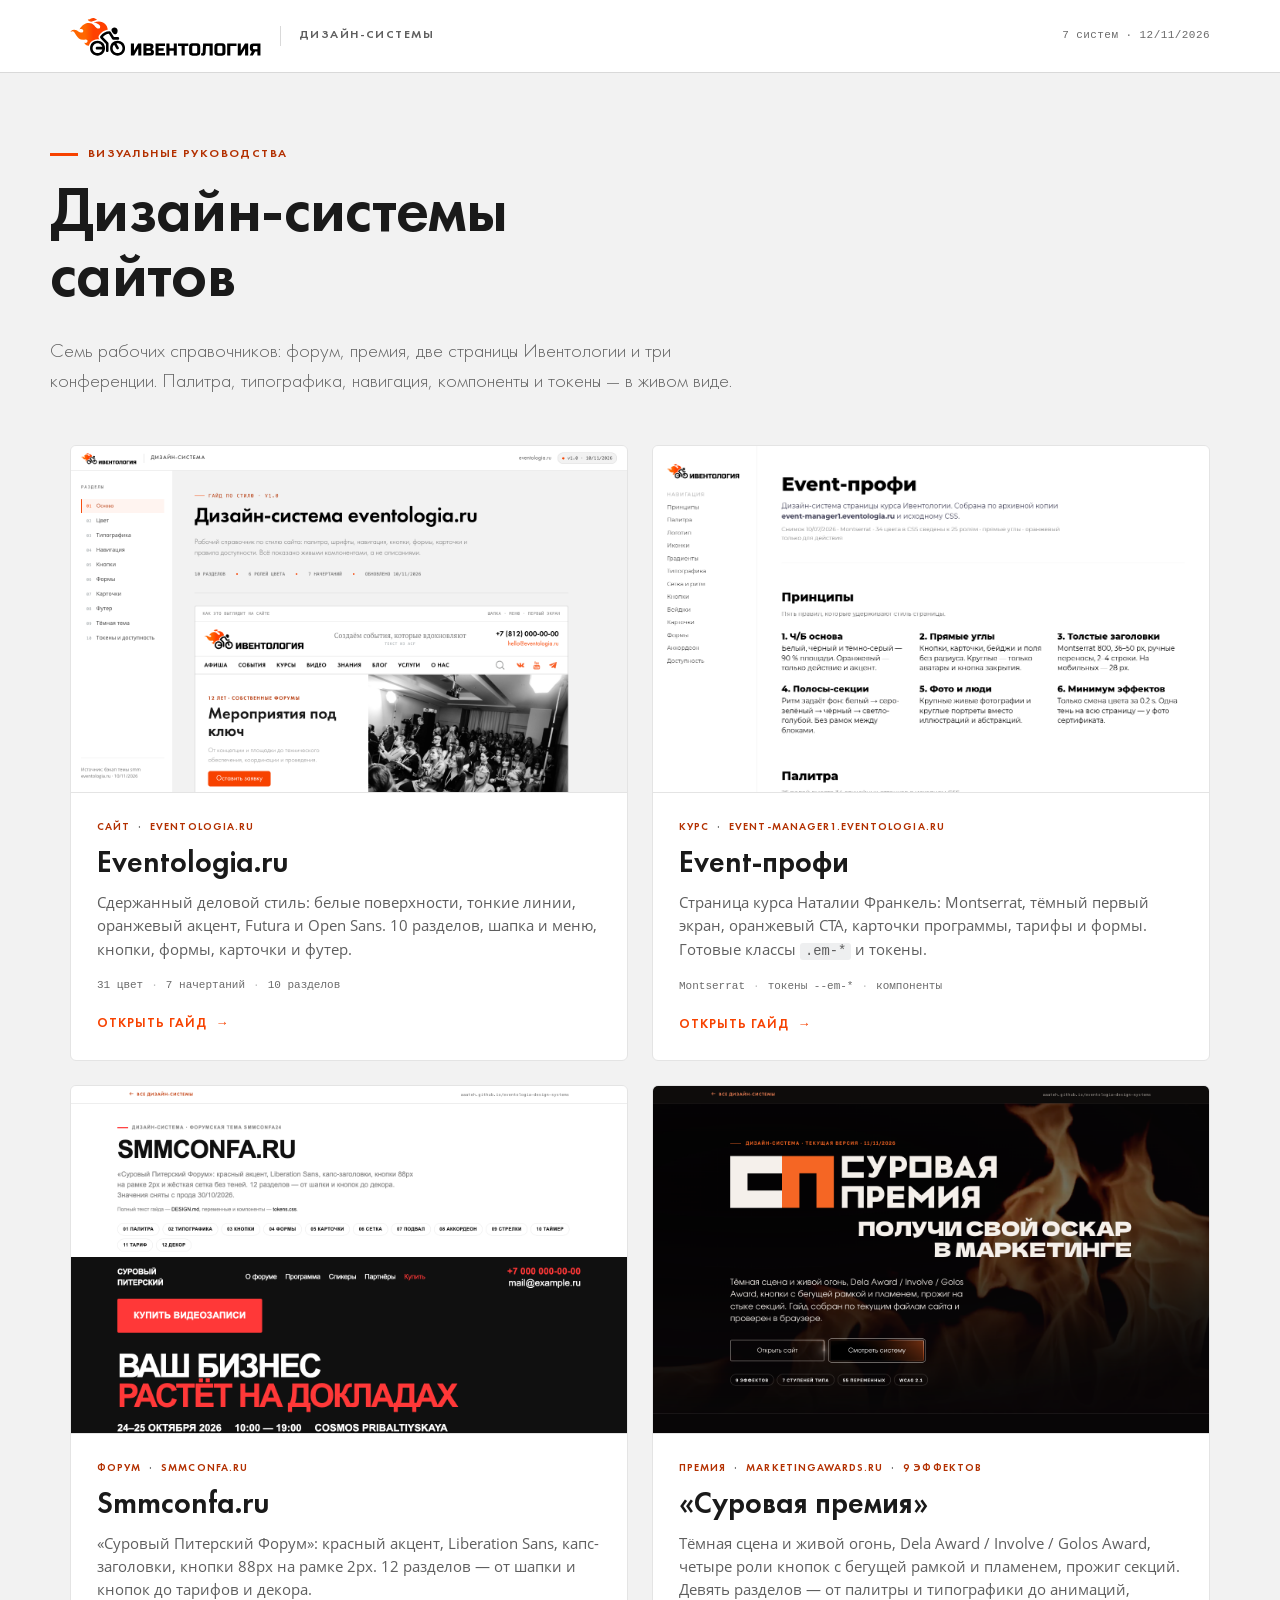
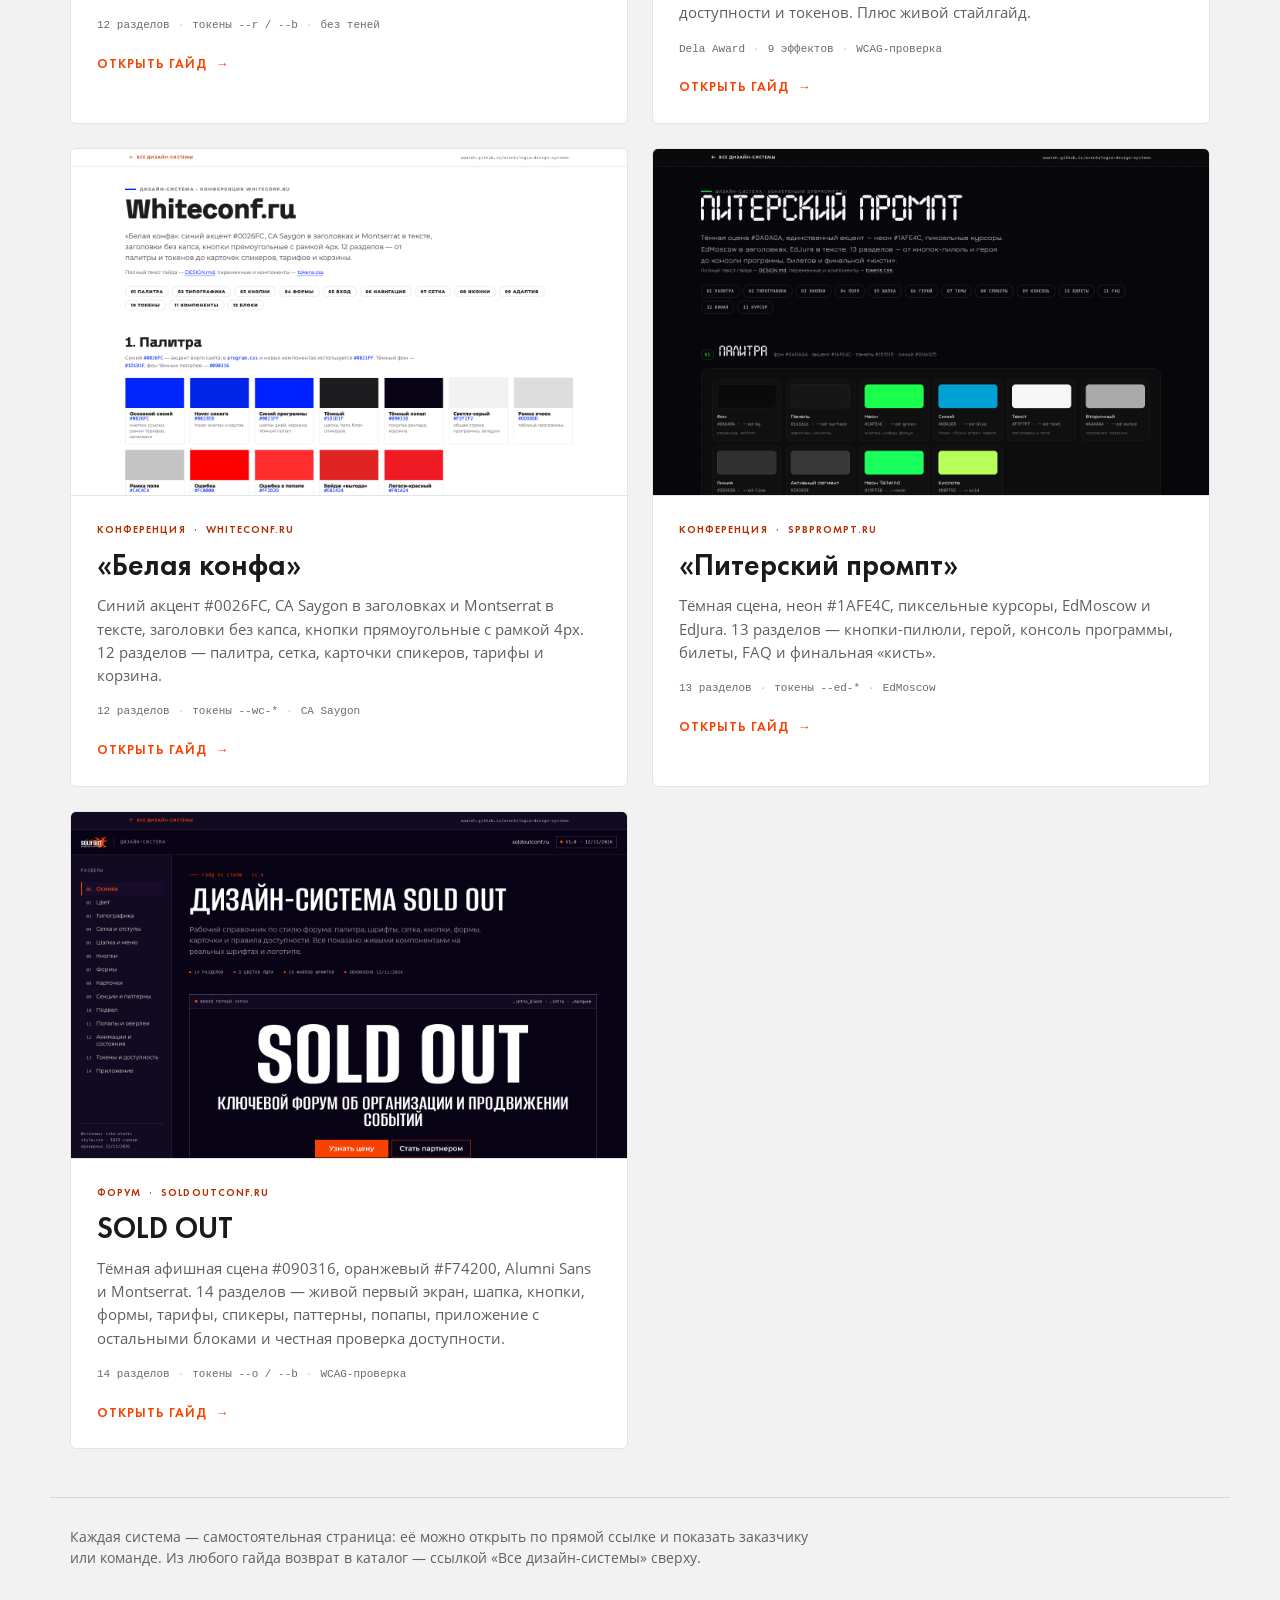
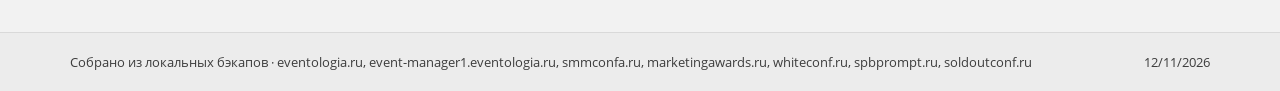
==== commit af986b3a: "SOLD OUT guide: add appendix with remaining blocks and tokens.css" ====
--- a/docs/index.html
+++ b/docs/index.html
@@ -369,8 +369,8 @@
         <div class="card__body">
           <div class="card__tags"><span>Форум</span><span>soldoutconf.ru</span></div>
           <h2>SOLD OUT</h2>
-          <p>Тёмная афишная сцена #090316, оранжевый #F74200, Alumni Sans и Montserrat. 13 разделов — живой первый экран, шапка, кнопки, формы, тарифы, спикеры, паттерны, попапы и честная проверка доступности.</p>
-          <div class="card__meta"><span>13 разделов</span><span>токены --o / --b</span><span>WCAG-проверка</span></div>
+          <p>Тёмная афишная сцена #090316, оранжевый #F74200, Alumni Sans и Montserrat. 14 разделов — живой первый экран, шапка, кнопки, формы, тарифы, спикеры, паттерны, попапы, приложение с остальными блоками и честная проверка доступности.</p>
+          <div class="card__meta"><span>14 разделов</span><span>токены --o / --b</span><span>WCAG-проверка</span></div>
           <span class="card__link">Открыть гайд <span aria-hidden="true">→</span></span>
         </div>
       </a>
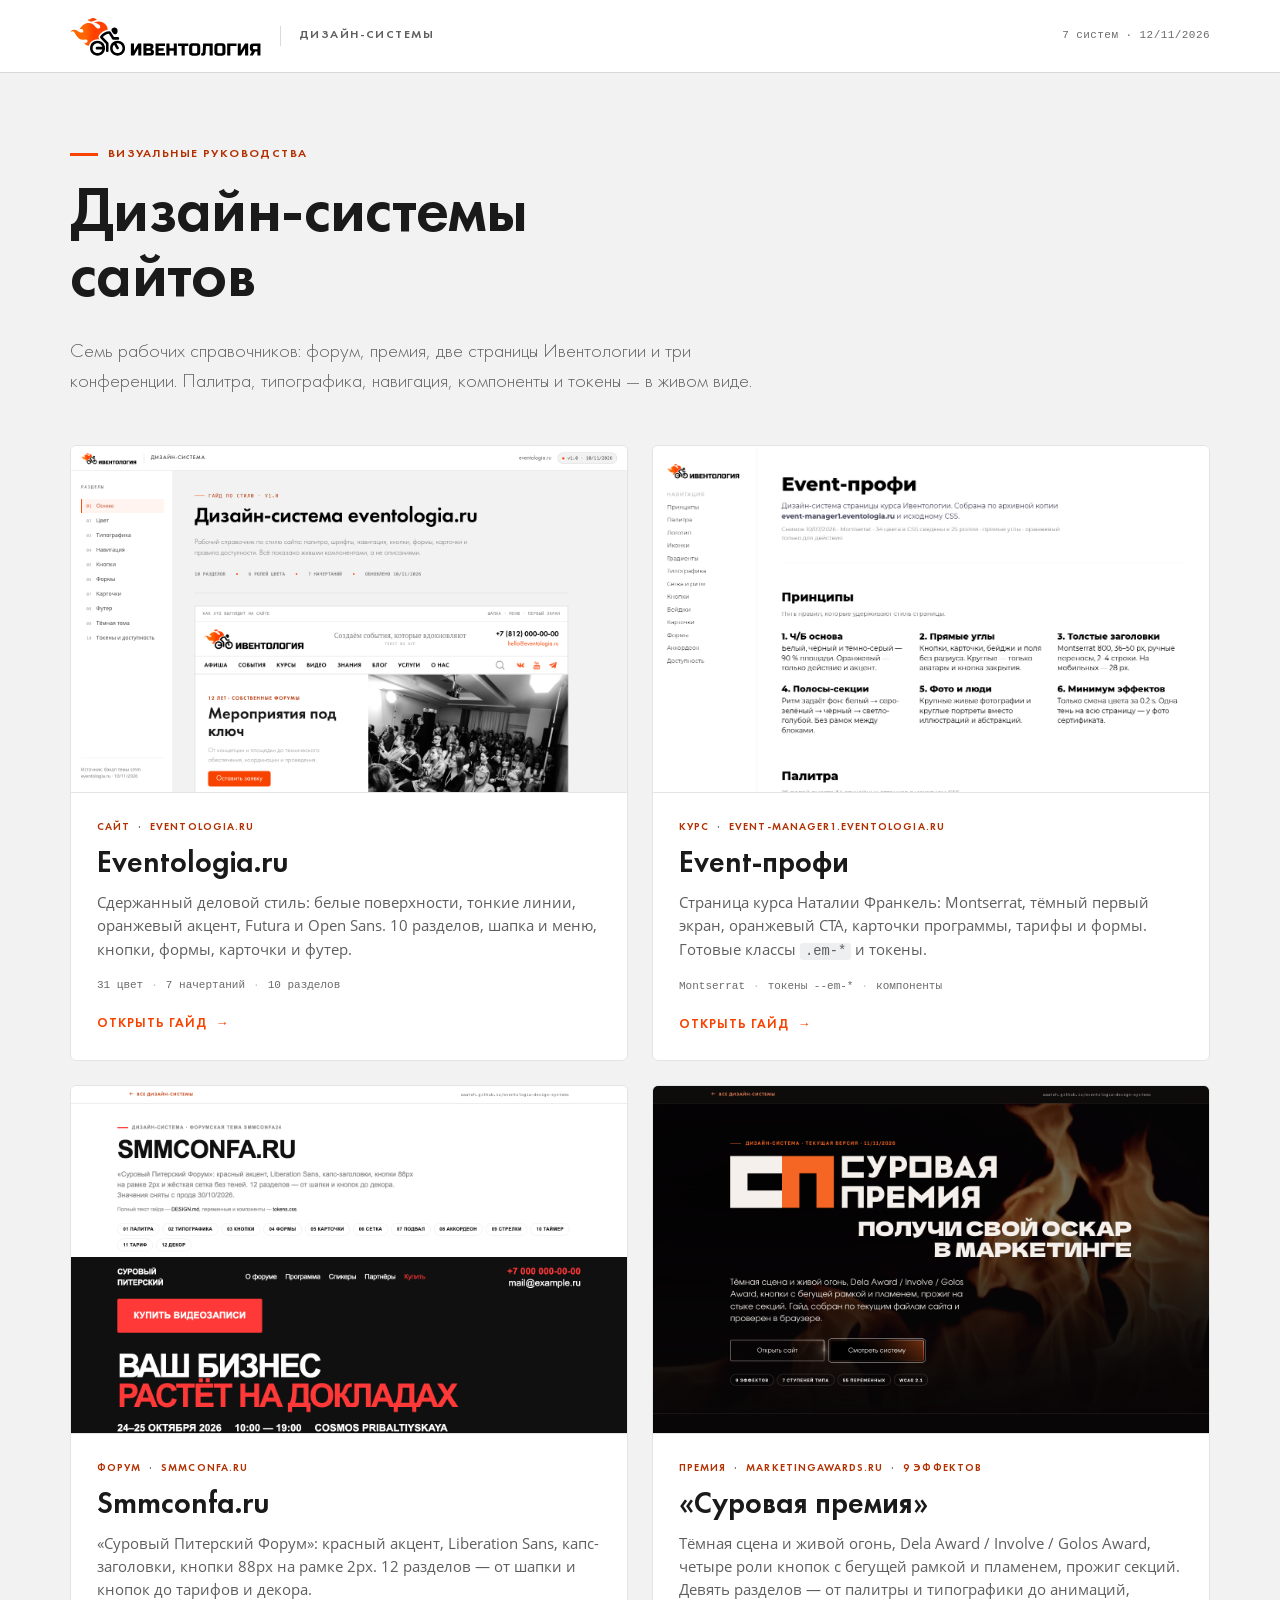
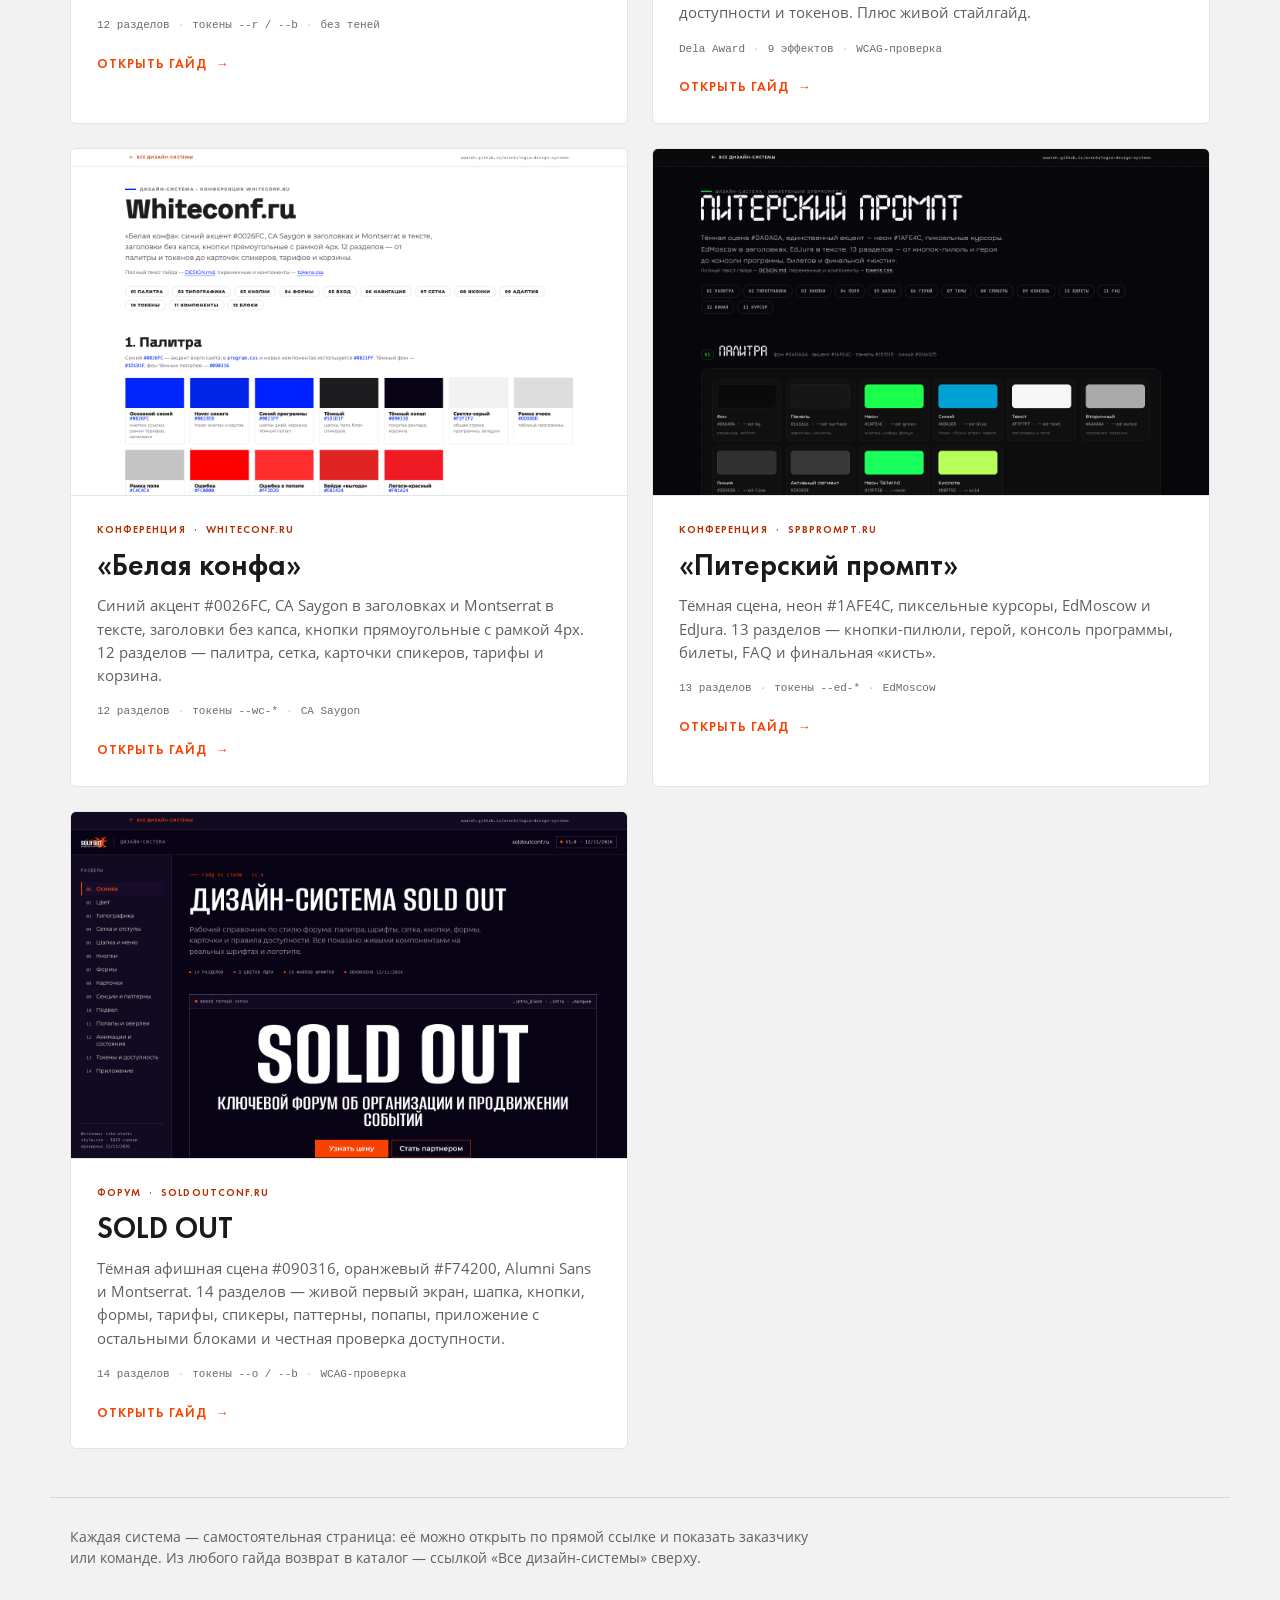
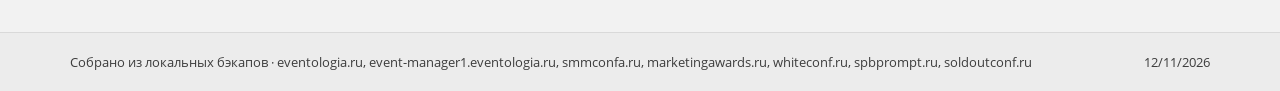
==== commit ffca36d0: "SOLD OUT guide: polish responsive layout and demo details" ====
--- a/docs/index.html
+++ b/docs/index.html
@@ -128,7 +128,7 @@
       white-space: nowrap;
     }
 
-    .hero { padding: 72px 0 48px; }
+    .hero { padding: 72px 20px 48px; }
     .eyebrow {
       display: flex;
       align-items: center;
@@ -264,7 +264,7 @@
       .brand img { height: 32px; }
       .brand span { display: none; }
       .topbar__meta { font-size: 10px; }
-      .hero { padding: 48px 0 32px; }
+      .hero { padding: 48px 20px 32px; }
       h1 { font-size: 36px; }
       .lead { font-size: 17px; }
       .card__body { padding: 20px; }
